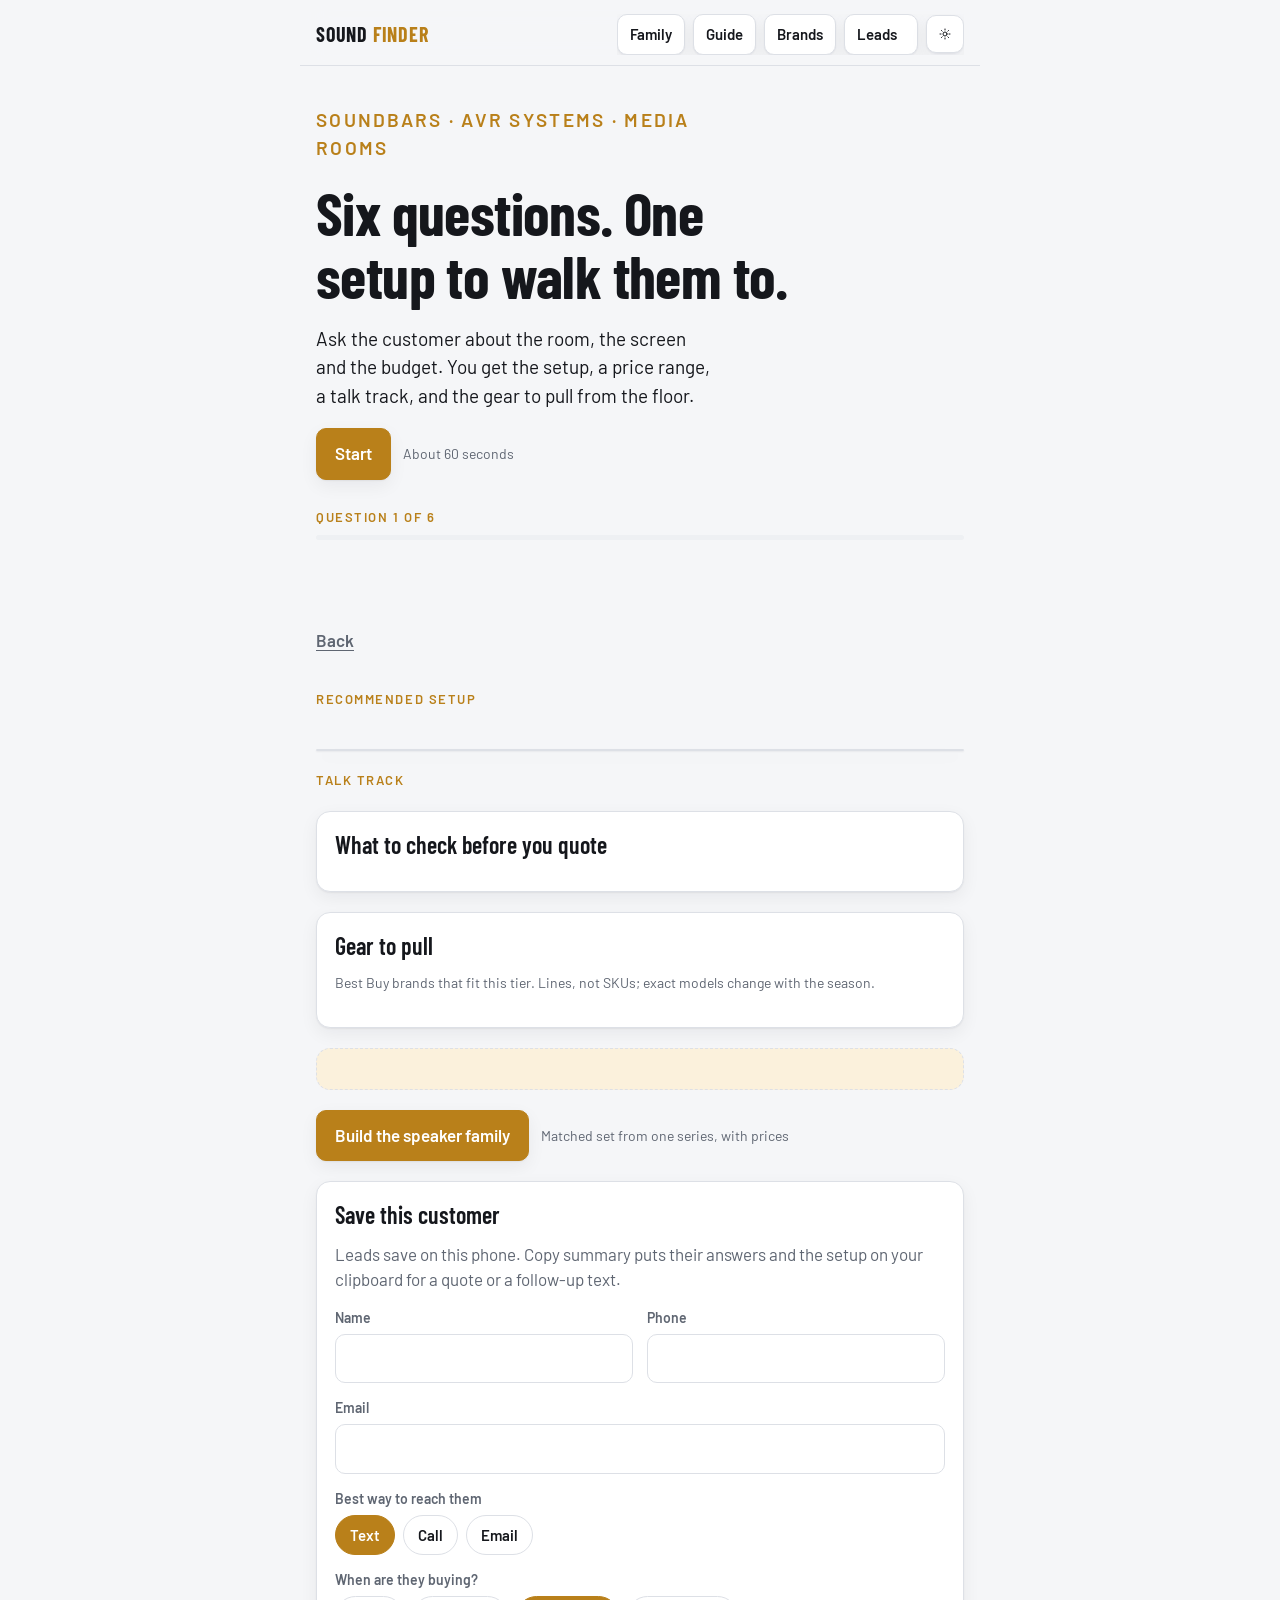
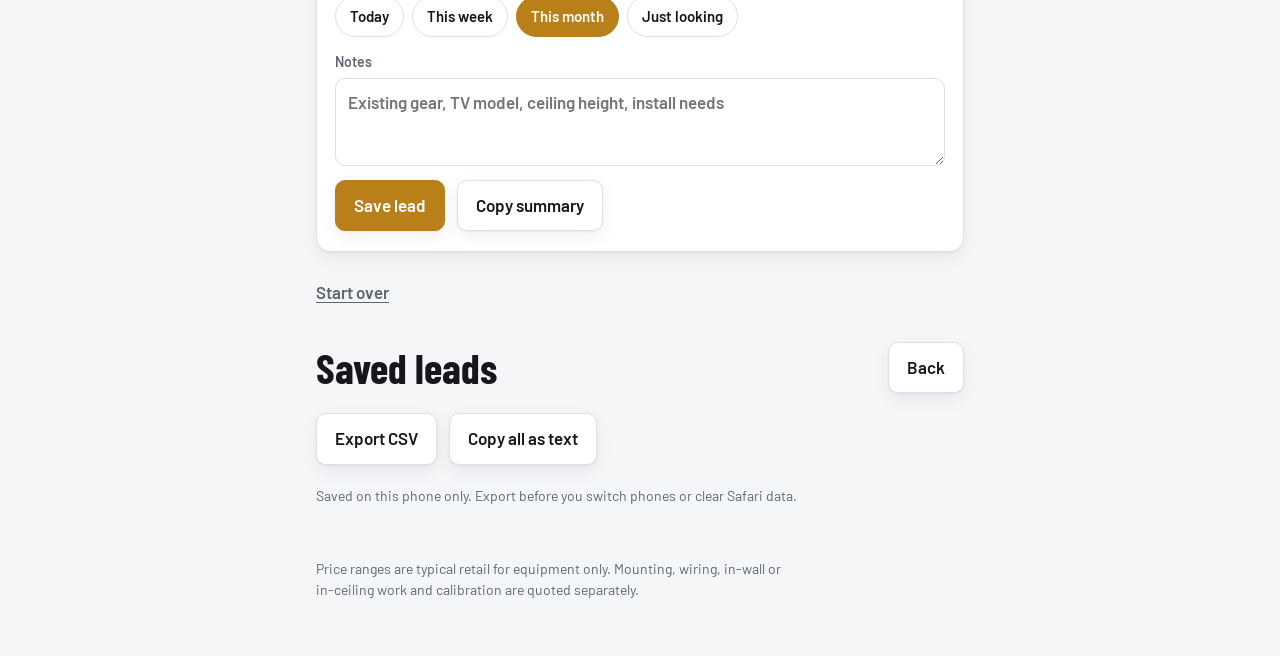
==== index.html @ ea9dcced "Keep only what Best Buy itself sells and ships Sheets: every marketplace, discontinued and not-carri" ====
<!doctype html>
<html lang="en">
<head>
<meta charset="utf-8">
<meta name="viewport" content="width=device-width, initial-scale=1, viewport-fit=cover">
<title>Sound Finder</title>
<meta name="description" content="Six questions with the customer. One media room setup, a price range, a talk track, and the gear to pull.">
<meta name="theme-color" content="#15171c" media="(prefers-color-scheme: dark)">
<meta name="theme-color" content="#f1f2f4" media="(prefers-color-scheme: light)">
<meta name="apple-mobile-web-app-capable" content="yes">
<meta name="mobile-web-app-capable" content="yes">
<meta name="apple-mobile-web-app-status-bar-style" content="black-translucent">
<meta name="apple-mobile-web-app-title" content="Sound Finder">
<link rel="manifest" href="manifest.webmanifest">
<link rel="apple-touch-icon" href="apple-touch-icon.png">
<link rel="icon" href="icon-192.png" type="image/png">
<link rel="preconnect" href="https://fonts.googleapis.com">
<link rel="preconnect" href="https://fonts.gstatic.com" crossorigin>
<link rel="stylesheet" href="https://fonts.googleapis.com/css2?family=Barlow+Condensed:wght@600;700&family=Barlow:wght@400;500;600&display=swap">
<link rel="stylesheet" href="app.css">
<script src="theme.js"></script>
</head>
<body>
<div class="wrap">
  <header class="top">
    <button class="brand" id="brandLink" type="button">Sound <b>Finder</b></button>
    <div class="row">
      <a class="btn" href="family.html">Family</a>
      <a class="btn" href="series.html">Guide</a>
      <a class="btn" href="brands.html">Brands</a>
      <button class="btn" id="leadsBtn" type="button">Leads <span id="leadCount" class="muted small"></span></button>
    </div>
  </header>

  <section id="intro" class="hero reveal">
    <p class="eyebrow">Soundbars · AVR systems · Media rooms</p>
    <h1>Six questions. One setup to walk them to.</h1>
    <p>Ask the customer about the room, the screen and the budget. You get the setup, a price range, a talk track, and the gear to pull from the floor.</p>
    <div class="row">
      <button class="btn primary" id="startBtn" type="button">Start</button>
      <span class="muted small">About 60 seconds</span>
    </div>
  </section>

  <section id="quiz" hidden>
    <div class="progress">
      <span class="eyebrow" id="progressLabel">Question 1 of 6</span>
      <div class="bar"><i id="progressFill"></i></div>
    </div>
    <h2 id="qText"></h2>
    <p class="muted" id="qHint"></p>
    <ul class="opts" id="qOpts"></ul>
    <div class="row"><button class="btn link" id="backBtn" type="button">Back</button></div>
  </section>

  <section id="result" class="reveal" hidden>
    <p class="eyebrow">Recommended setup</p>
    <h2 id="rHead"></h2>
    <div class="spec" id="rSpec"></div>
    <div>
      <p class="eyebrow">Talk track</p>
      <p id="rWhy"></p>
    </div>

    <div class="card">
      <h3>What to check before you quote</h3>
      <ul class="checks" id="rChecks"></ul>
    </div>

    <div class="card">
      <h3>Gear to pull</h3>
      <p class="muted small">Best Buy brands that fit this tier. Lines, not SKUs; exact models change with the season.</p>
      <div class="gear" id="rGear"></div>
    </div>

    <div class="card alt" id="rAlt"></div>

    <div class="row">
      <a class="btn primary" id="familyLink" href="family.html">Build the speaker family</a>
      <span class="muted small">Matched set from one series, with prices</span>
    </div>

    <div class="card">
      <h3>Save this customer</h3>
      <p class="muted">Leads save on this phone. Copy summary puts their answers and the setup on your clipboard for a quote or a follow-up text.</p>
      <form id="leadForm" class="form" novalidate>
        <div class="grid2">
          <label>Name <input id="leadName" name="name" autocomplete="off" required></label>
          <label>Phone <input id="leadPhone" name="phone" type="tel" autocomplete="off" inputmode="tel"></label>
        </div>
        <label>Email <input id="leadEmail" name="email" type="email" autocomplete="off" inputmode="email"></label>
        <div class="field" role="group" aria-labelledby="contactLbl">
          <span id="contactLbl">Best way to reach them</span>
          <div class="seg" id="contactSeg">
            <button type="button" data-v="Text" aria-pressed="true">Text</button>
            <button type="button" data-v="Call" aria-pressed="false">Call</button>
            <button type="button" data-v="Email" aria-pressed="false">Email</button>
          </div>
        </div>
        <div class="field" role="group" aria-labelledby="timeLbl">
          <span id="timeLbl">When are they buying?</span>
          <div class="seg" id="timeSeg">
            <button type="button" data-v="Today" aria-pressed="false">Today</button>
            <button type="button" data-v="This week" aria-pressed="false">This week</button>
            <button type="button" data-v="This month" aria-pressed="true">This month</button>
            <button type="button" data-v="Just looking" aria-pressed="false">Just looking</button>
          </div>
        </div>
        <label>Notes <textarea id="leadNotes" name="notes" placeholder="Existing gear, TV model, ceiling height, install needs"></textarea></label>
        <div class="row">
          <button class="btn primary" type="submit" id="saveBtn">Save lead</button>
          <button class="btn" type="button" id="copyBtn">Copy summary</button>
        </div>
        <p class="small" id="leadErr" style="color:var(--accent)" hidden></p>
      </form>
    </div>

    <div class="row"><button class="btn link" id="restartBtn" type="button">Start over</button></div>
  </section>

  <section id="leads" hidden>
    <div class="row" style="justify-content:space-between">
      <h2>Saved leads</h2>
      <button class="btn" id="leadsBack" type="button">Back</button>
    </div>
    <div class="row">
      <button class="btn" id="exportBtn" type="button">Export CSV</button>
      <button class="btn" id="copyAllBtn" type="button">Copy all as text</button>
    </div>
    <p class="muted small">Saved on this phone only. Export before you switch phones or clear Safari data.</p>
    <div id="leadsList" style="display:flex;flex-direction:column;gap:12px"></div>
  </section>

  <footer>Price ranges are typical retail for equipment only. Mounting, wiring, in-wall or in-ceiling work and calibration are quoted separately.</footer>
</div>
<textarea class="offscreen" id="clip" aria-hidden="true" tabindex="-1"></textarea>
<div class="toast" id="toast" role="status" aria-live="polite"></div>

<script>
(function () {
  const Q = [
    { key: "room", q: "What kind of room is it?", hint: "Open rooms and closed rooms need different things.", opts: [
      ["small", "Bedroom or small den", "Under about 150 sq ft"],
      ["dedicated", "Dedicated media room", "A closed room, roughly 150 to 350 sq ft"],
      ["open", "Open-concept living area", "Opens into a kitchen or dining space"] ] },
    { key: "tv", q: "How big is the screen?", hint: "Bar width and bass need to scale with it.", opts: [
      ["t1", "55 to 65 in"], ["t2", "65 to 77 in"], ["t3", "83 in or larger, or a projector"] ] },
    { key: "seats", q: "How many people usually watch?", hint: "More seats means more of the room needs clear dialog.", opts: [
      ["s1", "1 or 2"], ["s3", "3 to 5"], ["s6", "6 or more"] ] },
    { key: "use", q: "What gets watched the most?", hint: "", opts: [
      ["movies", "Movies and gaming"], ["sports", "Sports and everyday TV"], ["music", "Music"] ] },
    { key: "wiring", q: "How do they feel about wires?", hint: "This one decides more than anything else.", opts: [
      ["nowires", "No wires, keep it clean", "One bar under the TV and a sub in the corner"],
      ["some", "A few runs are fine", "Rear or height speakers with cables tucked away"],
      ["install", "Open to in-wall and in-ceiling", "A built-in look, done by an installer"] ] },
    { key: "budget", q: "What is the budget for sound?", hint: "Equipment only. Mounting, wiring and install are separate.", opts: [
      ["b1", "Under $1,000"], ["b2", "$1,000 to 2,500"], ["b3", "$2,500 to 6,000"], ["b4", "$6,000 and up"] ] },
  ];
  const LABEL = {};
  Q.forEach(function (q) { q.opts.forEach(function (o) { LABEL[q.key + ":" + o[0]] = o[1]; }); });

  const TIERS = {
    "bar-entry": { approach: "Soundbar", install: "Plug in", range: "$400 to 900",
      head: "A soundbar with a real subwoofer",
      gear: [["Bar + sub", "Samsung Q-series bar with sub, Sony Bravia Theater Bar 6 or 8 with sub, Polk MagniFi or Signa with sub, JBL Bar 500-class, or Sonos Beam with Sub Mini"],
             ["Add later", "Wireless rears from the same system: Samsung, Sony, JBL, or a pair of Sonos Era 100"]] },
    "bar-flagship": { approach: "Soundbar", install: "Plug in", range: "$1,000 to 2,200",
      head: "A flagship soundbar system with rears",
      gear: [["Bar", "Samsung Q990-series, Sony Bravia Theater Bar 9, Sonos Arc Ultra, JBL Bar 1300-class, or Klipsch Flexus Core 300"],
             ["Sub", "Samsung and Sony include theirs; Sonos Sub; Klipsch Flexus Sub"],
             ["Rears", "Wireless rears from the same system; Sonos Era 300 pair if they want Atmos from the back row"]] },
    "avr-core": { approach: "AVR + speakers", install: "Light", range: "$1,200 to 2,500",
      head: "An AVR with real speakers",
      gear: [["Receiver", "Denon AVR-S or X1800-class, Yamaha RX-V, Onkyo TX-NR, or Sony STR-AN 7-channel"],
             ["Fronts + center", "Klipsch Reference or Reference Premiere bookshelves, Polk Signature Elite or Reserve, JBL Stage 2, KEF Q, or DALI Oberon, with the matching center"],
             ["Sub", "One 10 to 12 in powered sub: Klipsch R-series, Polk, or SVS SB-1000 / PB-1000"],
             ["Heights", "Klipsch or Polk Atmos modules on the fronts, or a pair of in-ceilings: Sonance MAG6R or Yamaha NS-IC600 (about $150 a pair) are the value picks, Klipsch CDT-5650-C II ($169.99 each) or Polk 70-RT ($199 each) the step up"]] },
    "avr-performance": { approach: "AVR + speakers", install: "Pro", range: "$2,500 to 6,000",
      head: "A full AVR theater",
      gear: [["Receiver", "Denon X3800-class, Marantz Cinema 50 or 60, Yamaha RX-A, or Onkyo TX-RZ 9-channel with room correction"],
             ["Fronts + center", "Klipsch Reference Premiere, MartinLogan Motion, KEF Q or R, Polk Reserve, or DALI Oberon towers, with the matching center"],
             ["Subs", "Two subs for even bass across the seats: SVS 1000 or 2000-class, MartinLogan Dynamo, or REL T-series"],
             ["Surround + heights", "In-wall surrounds and in-ceiling heights from the same brand as the fronts: Klipsch R-5502-W II and CDT ceilings, Polk Vanishing, MartinLogan Motion CI, Definitive Dymension CI, KEF Ci, or Sonance Visual Performance; or matching bookshelves on Sanus stands"]] },
    "avr-reference": { approach: "AVR + speakers", install: "Pro", range: "$6,000 to 12,000+",
      head: "A reference-grade theater",
      gear: [["Receiver", "Marantz Cinema 40, Denon X4800 to X6800-class, or Yamaha RX-A8A; add a separate power amp for the fronts if the room is large"],
             ["Fronts + center", "MartinLogan Motion XT or ESL hybrids, KEF R series, Bowers & Wilkins 700 series, or DALI Opticon or Rubikore, with the matching center"],
             ["Subs", "Two SVS 3000-class, REL S-series, or MartinLogan BalancedForce, placed and calibrated for the room"],
             ["Surround + heights", "In-ceiling heights and in-wall surrounds from the same brand: MartinLogan Motion XT CI, KEF Ci THX, or Bowers & Wilkins CI700 S2, plus a few acoustic panels at the first reflection points"]] },
  };

  function recommend(a) {
    const b = ["b1", "b2", "b3", "b4"].indexOf(a.budget);
    let score = 0;
    score += a.wiring === "install" ? 2 : a.wiring === "some" ? 1 : -2;
    if (a.room === "open" || a.room === "dedicated") score += 1;
    if (a.seats === "s6") score += 1;
    if (a.use === "music") score += 1;
    if (a.tv === "t3") score += 1;
    score += b - 1;
    const path = b === 0 ? "bar" : (score >= 2 ? "avr" : "bar");
    const subs = (a.room === "open" || a.seats === "s6" || a.tv === "t3") ? 2 : 1;
    let tier, config;
    if (path === "bar") {
      tier = b === 0 ? "bar-entry" : "bar-flagship";
      config = tier === "bar-entry" ? (a.room === "small" ? "3.1" : "5.1") : "7.1.4";
    } else {
      tier = b === 1 ? "avr-core" : b === 2 ? "avr-performance" : "avr-reference";
      const wide = (a.seats === "s6" || a.room === "open" || a.tv === "t3");
      config = tier === "avr-core" ? "5." + subs + ".2" : (tier === "avr-reference" || wide) ? "7." + subs + ".4" : "5." + subs + ".4";
    }
    const altTier = path === "bar" ? (b <= 1 ? "avr-core" : b === 2 ? "avr-performance" : "avr-reference") : "bar-flagship";
    return { path: path, tier: tier, config: config, subs: subs, altTier: altTier, b: b };
  }

  function whyText(a, r) {
    const s = [];
    if (r.path === "bar") {
      s.push(a.wiring === "nowires"
        ? "You want a clean install with nothing running across the room, and today's flagship bars get surprisingly close to a component system."
        : "At this budget a bar and subwoofer gets you the most sound per dollar, and you can add rears later.");
      if (a.room === "open") s.push("Open rooms swallow bass and dialog, so the subwoofer is the piece that matters most here.");
      if (a.seats === "s6") s.push("With six or more seats, wireless rears are what carry the sound to the back row.");
      if (a.use === "music") s.push("For music, pick a bar from a brand with a strong multi-room app so it doubles as your everyday system.");
      if (r.b >= 2) s.push("Your budget would also cover a proper receiver and speakers; it's worth hearing both before you decide.");
    } else {
      s.push(a.wiring === "install"
        ? "You're open to in-wall and in-ceiling speakers, which is where a receiver-based system looks as clean as a bar and sounds like a theater."
        : "You're fine with a few cable runs, and that opens up a real speaker system you can upgrade one piece at a time.");
      if (a.room === "open") s.push("Open-concept rooms need two subwoofers and a wide center channel; that's the difference between hearing dialog at the island and not.");
      if (a.room === "dedicated") s.push("A closed media room is the easiest room to make sound great, so the money goes into speakers rather than fighting the space.");
      if (a.seats === "s6") s.push("Six or more seats means a 7-channel layout so side and rear surrounds reach every row.");
      if (a.use === "music") s.push("Music-first listening rewards a great front pair more than extra surround channels, so the plan weights the towers.");
      if (a.use === "movies") s.push("For movies and gaming, four height channels and a receiver with HDMI 2.1 make the biggest difference.");
      if (a.tv === "t3") s.push("A screen that size needs speakers with real scale behind it; small satellites will sound thin against the picture.");
    }
    return s.join(" ");
  }

  function checks(a, r) {
    const c = [];
    if (r.path === "bar") {
      c.push("A separate wireless subwoofer in the box, not a bar on its own");
      c.push("Dolby Atmos with up-firing drivers if the ceiling is flat and under 12 ft");
      c.push("eARC on the TV so the bar gets full-quality audio from apps and consoles");
      if (a.use === "movies") c.push("HDMI passthrough with 4K at 120 Hz if a current game console is in the mix");
      if (a.seats !== "s1" || a.room === "open") c.push("Wireless rears available for that system; the bar alone will not reach the back row");
      c.push("Bar width close to the TV width; a 65 in TV and a 48 in bar look right together");
    } else {
      c.push("At least 7 amplified channels so they can add heights; 5.1.2 is the floor for Atmos");
      c.push("Room correction built in (Audyssey, Dirac Live or YPAO); it matters more than any single speaker upgrade");
      c.push("A center channel from the same series as the fronts so voices match from every seat");
      if (a.use === "movies") c.push("HDMI 2.1 inputs with 4K at 120 Hz and VRR for a console");
      if (r.subs === 2) c.push("Two subwoofers; a second sub evens out bass across the seats more than one bigger sub");
      if (a.wiring === "install") c.push("In-ceiling heights and in-wall surrounds that disappear into the room");
      if (a.use === "music") c.push("Spend the biggest share on the front pair; a 2.1 that sounds great for music grows into a theater later");
    }
    return c;
  }

  function altText(a, r) {
    const t = TIERS[r.altTier];
    if (r.path === "bar") {
      return { title: "If a couple of cable runs are OK: " + t.head.toLowerCase(),
        body: t.approach + ", about " + t.range + ". They trade the plug-and-play install for clearer dialog, deeper bass, and upgrades one piece at a time instead of replacing the whole bar." };
    }
    return { title: "If they want zero wires: a flagship soundbar system",
      body: "About " + t.range + " for the bar, sub and rears. It covers most of what a system does, but dialog clarity and bass in a room like theirs will not match separate speakers, and it cannot be upgraded piece by piece." };
  }

  // ---------- state ----------
  let state = { step: 0, answers: {}, contact: "Text", timeframe: "This month" };
  let rec = null;
  const $ = function (id) { return document.getElementById(id); };
  const sections = ["intro", "quiz", "result", "leads"];
  function show(id) { sections.forEach(function (s) { $(s).hidden = s !== id; }); window.scrollTo({ top: 0 }); }
  function persist() { try { localStorage.setItem("sf-state", JSON.stringify(state)); } catch (e) {} }
  function toast(msg) {
    const t = $("toast"); t.textContent = msg; t.classList.add("show");
    clearTimeout(toast.h); toast.h = setTimeout(function () { t.classList.remove("show"); }, 2200);
  }
  function esc(s) { return String(s == null ? "" : s).replace(/[&<>"']/g, function (ch) { return { "&": "&amp;", "<": "&lt;", ">": "&gt;", '"': "&quot;", "'": "&#39;" }[ch]; }); }

  // ---------- leads (on-device) ----------
  function loadLeads() { try { const v = JSON.parse(localStorage.getItem("sf-leads") || "[]"); return Array.isArray(v) ? v : []; } catch (e) { return []; } }
  function storeLeads(list) { try { localStorage.setItem("sf-leads", JSON.stringify(list)); return true; } catch (e) { return false; } }
  function updateCount() { const n = loadLeads().length; $("leadCount").textContent = n ? "(" + n + ")" : ""; }

  // ---------- quiz ----------
  function renderQuestion() {
    const i = state.step;
    const q = Q[i];
    $("progressLabel").textContent = "Question " + (i + 1) + " of " + Q.length;
    $("progressFill").style.width = (i / Q.length * 100) + "%";
    $("qText").textContent = q.q;
    $("qHint").textContent = q.hint || "";
    $("qHint").hidden = !q.hint;
    const ul = $("qOpts"); ul.innerHTML = "";
    q.opts.forEach(function (o) {
      const li = document.createElement("li");
      const btn = document.createElement("button");
      btn.type = "button"; btn.className = "opt";
      btn.innerHTML = "<b>" + esc(o[1]) + "</b>" + (o[2] ? "<span>" + esc(o[2]) + "</span>" : "");
      btn.addEventListener("click", function () { choose(q.key, o[0]); });
      li.appendChild(btn); ul.appendChild(li);
    });
    $("backBtn").textContent = i === 0 ? "Back to start" : "Back";
    show("quiz");
  }

  function choose(key, val) {
    state.answers[key] = val;
    state.step += 1;
    persist();
    if (state.step >= Q.length) renderResult(); else renderQuestion();
  }

  function renderResult() {
    const a = state.answers;
    rec = recommend(a);
    const t = TIERS[rec.tier];
    $("rHead").textContent = t.head + (rec.path === "avr" ? ", " + rec.config : "");
    $("rSpec").innerHTML =
      "<div><small>Setup</small><strong>" + esc(rec.config) + "</strong></div>" +
      "<div><small>Est. gear</small><strong>" + esc(t.range) + "</strong></div>" +
      "<div><small>Approach</small><strong>" + esc(t.approach) + "</strong></div>" +
      "<div><small>Install</small><strong>" + esc(t.install) + "</strong></div>";
    $("rWhy").textContent = whyText(a, rec);
    $("rChecks").innerHTML = checks(a, rec).map(function (c) { return "<li>" + esc(c) + "</li>"; }).join("");
    $("rGear").innerHTML = t.gear.map(function (g) { return "<div><small>" + esc(g[0]) + "</small><span>" + esc(g[1]) + "</span></div>"; }).join("");
    const alt = altText(a, rec);
    $("rAlt").innerHTML = "<p class='eyebrow'>The other way to go</p><h3>" + esc(alt.title) + "</h3><p>" + esc(alt.body) + "</p>";
    const famTier = rec.b <= 1 ? "value" : rec.b === 2 ? "mid" : "premium";
    const famCfg = rec.path === "avr" ? rec.config : (rec.b <= 1 ? "5.1.2" : "5." + rec.subs + ".4");
    const famFronts = (a.tv === "t3" || rec.b >= 2) ? "tower" : "bookshelf";
    $("familyLink").href = "family.html?cfg=" + famCfg + "&tier=" + famTier + "&fronts=" + famFronts;
    $("leadErr").hidden = true;
    show("result");
  }

  function summaryLines(answers) {
    return Q.map(function (q) { return q.q.replace(/\?$/, "") + ": " + (answers[q.key] || ""); });
  }
  function labelAnswers(a) { const o = {}; Q.forEach(function (q) { o[q.key] = LABEL[q.key + ":" + a[q.key]] || ""; }); return o; }

  function leadText(lead) {
    const lines = [];
    lines.push(lead.name || "Customer");
    const reach = [];
    if (lead.phone) reach.push(lead.phone);
    if (lead.email) reach.push(lead.email);
    lines.push("Reach by: " + lead.contact + (reach.length ? " (" + reach.join(", ") + ")" : ""));
    lines.push("Buying: " + lead.timeframe);
    lines.push("Setup: " + lead.rec.headline + " (" + lead.rec.config + "), est. " + lead.rec.range);
    lines.push(summaryLines(lead.answers).join("\n"));
    if (lead.notes) lines.push("Notes: " + lead.notes);
    return lines.join("\n");
  }

  function readLead() {
    const t = TIERS[rec.tier];
    return {
      name: $("leadName").value.trim(),
      phone: $("leadPhone").value.trim(),
      email: $("leadEmail").value.trim(),
      contact: state.contact,
      timeframe: state.timeframe,
      notes: $("leadNotes").value.trim(),
      answers: labelAnswers(state.answers),
      rec: { headline: t.head, config: rec.config, range: t.range, approach: t.approach },
      createdAt: new Date().toISOString(),
    };
  }

  function copyText(text, okMsg) {
    const done = function () { toast(okMsg || "Copied"); };
    const fallback = function () {
      const ta = $("clip"); ta.value = text; ta.classList.remove("offscreen"); ta.focus(); ta.select();
      try { document.execCommand("copy"); done(); } catch (e) { toast("Select the text and copy"); }
      setTimeout(function () { ta.classList.add("offscreen"); }, 50);
    };
    if (navigator.clipboard && navigator.clipboard.writeText) {
      navigator.clipboard.writeText(text).then(done, fallback);
    } else { fallback(); }
  }

  function segInit(id, key) {
    const seg = $(id);
    Array.prototype.forEach.call(seg.querySelectorAll("button"), function (b) {
      b.setAttribute("aria-pressed", String(b.dataset.v === state[key]));
      b.addEventListener("click", function () {
        state[key] = b.dataset.v;
        Array.prototype.forEach.call(seg.querySelectorAll("button"), function (x) { x.setAttribute("aria-pressed", String(x === b)); });
        persist();
      });
    });
  }

  $("leadForm").addEventListener("submit", function (e) {
    e.preventDefault();
    const lead = readLead();
    const err = $("leadErr");
    if (!lead.name) { err.textContent = "Add the customer's name."; err.hidden = false; $("leadName").focus(); return; }
    err.hidden = true;
    const list = loadLeads();
    lead.id = Date.now().toString(36) + Math.random().toString(36).slice(2, 6);
    list.unshift(lead);
    if (storeLeads(list)) {
      toast("Lead saved");
      $("leadName").value = ""; $("leadPhone").value = ""; $("leadEmail").value = ""; $("leadNotes").value = "";
      updateCount();
    } else {
      err.textContent = "Could not save on this phone (storage is off or full). Copy the summary instead."; err.hidden = false;
    }
  });

  $("copyBtn").addEventListener("click", function () { copyText(leadText(readLead()), "Summary copied"); });

  // ---------- leads page ----------
  function renderLeads() {
    const list = loadLeads();
    const el = $("leadsList");
    if (!list.length) {
      el.innerHTML = "<div class='card'><p>No saved leads yet.</p><p class='muted'>Run a customer through the finder and tap Save lead.</p></div>";
      return;
    }
    el.innerHTML = list.map(function (x) {
      const when = x.createdAt ? new Date(x.createdAt).toLocaleDateString(undefined, { month: "short", day: "numeric", year: "numeric" }) : "";
      const ans = x.answers ? Object.keys(x.answers).map(function (k) { return x.answers[k]; }).filter(Boolean).join(" · ") : "";
      const r = x.rec || {};
      return "<div class='card lead' data-id='" + esc(x.id) + "'>" +
        "<div class='row' style='justify-content:space-between'><span class='name'>" + esc(x.name) + "</span><span class='muted small'>" + esc(when) + "</span></div>" +
        "<div class='row'><span class='chip'>" + esc(x.timeframe || "") + "</span><span class='muted small'>Prefers " + esc((x.contact || "").toLowerCase()) + "</span></div>" +
        (x.phone ? "<p class='sel'>" + esc(x.phone) + "</p>" : "") +
        (x.email ? "<p class='sel'>" + esc(x.email) + "</p>" : "") +
        "<p><b>" + esc(r.headline || "") + (r.config ? " (" + esc(r.config) + ")" : "") + "</b> · " + esc(r.range || "") + "</p>" +
        "<p class='muted small'>" + esc(ans) + "</p>" +
        (x.notes ? "<p>" + esc(x.notes) + "</p>" : "") +
        "<div class='row'><button class='btn link copy1' type='button'>Copy</button><button class='btn link del' type='button'>Delete</button></div>" +
        "</div>";
    }).join("");
  }

  $("leadsList").addEventListener("click", function (e) {
    const btn = e.target.closest("button");
    if (!btn) return;
    const card = btn.closest(".lead");
    const list = loadLeads();
    const lead = list.find(function (x) { return x.id === card.dataset.id; });
    if (!lead) return;
    if (btn.classList.contains("copy1")) { copyText(leadText(lead)); return; }
    if (btn.classList.contains("del")) {
      if (btn.dataset.armed !== "1") { btn.dataset.armed = "1"; btn.textContent = "Tap again to delete"; setTimeout(function () { btn.dataset.armed = ""; btn.textContent = "Delete"; }, 3000); return; }
      storeLeads(list.filter(function (x) { return x.id !== lead.id; }));
      updateCount(); renderLeads(); toast("Deleted");
    }
  });

  function csvCell(v) { v = String(v == null ? "" : v); return /[",\n]/.test(v) ? '"' + v.replace(/"/g, '""') + '"' : v; }
  $("exportBtn").addEventListener("click", function () {
    const list = loadLeads();
    if (!list.length) { toast("Nothing to export yet"); return; }
    const head = ["Saved", "Name", "Phone", "Email", "Reach by", "Buying", "Setup", "Config", "Est. gear"].concat(Q.map(function (q) { return q.q.replace(/\?$/, ""); })).concat(["Notes"]);
    const rows = list.map(function (x) {
      const r = x.rec || {};
      return [x.createdAt, x.name, x.phone, x.email, x.contact, x.timeframe, r.headline, r.config, r.range]
        .concat(Q.map(function (q) { return x.answers ? x.answers[q.key] : ""; })).concat([x.notes]).map(csvCell).join(",");
    });
    const blob = new Blob([head.map(csvCell).join(",") + "\n" + rows.join("\n")], { type: "text/csv" });
    const url = URL.createObjectURL(blob);
    const a = document.createElement("a"); a.href = url; a.download = "sound-finder-leads.csv"; document.body.appendChild(a); a.click();
    setTimeout(function () { document.body.removeChild(a); URL.revokeObjectURL(url); }, 1000);
  });
  $("copyAllBtn").addEventListener("click", function () {
    const list = loadLeads();
    if (!list.length) { toast("Nothing to copy yet"); return; }
    copyText(list.map(leadText).join("\n\n---\n\n"), "All leads copied");
  });

  // ---------- navigation ----------
  $("startBtn").addEventListener("click", function () { state.step = 0; state.answers = {}; persist(); renderQuestion(); });
  $("backBtn").addEventListener("click", function () {
    if (state.step === 0) { show("intro"); return; }
    state.step -= 1; delete state.answers[Q[state.step].key]; persist(); renderQuestion();
  });
  $("restartBtn").addEventListener("click", function () { state.step = 0; state.answers = {}; persist(); show("intro"); });
  $("brandLink").addEventListener("click", function () { if (state.step >= Q.length) show("result"); else show("intro"); });
  $("leadsBtn").addEventListener("click", function () { renderLeads(); show("leads"); });
  $("leadsBack").addEventListener("click", function () { if (state.step >= Q.length) show("result"); else show("intro"); });
  segInit("contactSeg", "contact");
  segInit("timeSeg", "timeframe");

  (function start() {
    let saved = null;
    try { saved = JSON.parse(localStorage.getItem("sf-state") || "null"); } catch (e) {}
    if (saved && typeof saved === "object") {
      state.step = Number(saved.step) || 0;
      state.answers = saved.answers && typeof saved.answers === "object" ? saved.answers : {};
      if (saved.contact) state.contact = saved.contact;
      if (saved.timeframe) state.timeframe = saved.timeframe;
    }
    Array.prototype.forEach.call(document.querySelectorAll(".seg"), function (seg) {
      const key = seg.id === "contactSeg" ? "contact" : "timeframe";
      Array.prototype.forEach.call(seg.querySelectorAll("button"), function (b) { b.setAttribute("aria-pressed", String(b.dataset.v === state[key])); });
    });
    updateCount();
    const complete = Q.every(function (q) { return state.answers[q.key]; });
    if (complete && state.step >= Q.length) renderResult();
    else if (state.step > 0 && state.step < Q.length) renderQuestion();
    else show("intro");
  })();

  if ("serviceWorker" in navigator) {
    window.addEventListener("load", function () { navigator.serviceWorker.register("sw.js").catch(function () {}); });
  }
})();
</script>
</body>
</html>
---- app.css ----
/* Sound Finder: one centered column (max 680px). Light-first, a clean showroom-white ground with a single amber accent;
   dark theme on data-theme="dark" (toggle in the header, remembered per phone). Motion is short and consistent. */
:root {
  --bg: #f5f6f8;
  --surface: #ffffff;
  --surface-2: #eef0f3;
  --line: #dde0e6;
  --fg: #15171c;
  --muted: #5f6672;
  --accent: #b9801a;
  --accent-ink: #ffffff;
  --accent-soft: #fbf1dc;
  --good: #2f7d47;
  --shadow: 0 1px 2px rgba(21, 23, 28, .06), 0 6px 18px rgba(21, 23, 28, .06);
  --shadow-lift: 0 2px 4px rgba(21, 23, 28, .08), 0 12px 28px rgba(21, 23, 28, .10);
  --radius: 14px;
  --radius-sm: 10px;
  --ease: cubic-bezier(.2, .7, .2, 1);
  --t: 180ms;
  --font-display: "Barlow Condensed", "Arial Narrow", "Roboto Condensed", sans-serif;
  --font-body: "Barlow", "Helvetica Neue", Arial, sans-serif;
  color-scheme: light;
}
:root[data-theme="dark"] {
  --bg: #15171c; --surface: #1e2127; --surface-2: #272b33; --line: #353a44;
  --fg: #ebe9e3; --muted: #a1a5ae; --accent: #e3a84b; --accent-ink: #1a1306; --accent-soft: #332913; --good: #8cc49a;
  --shadow: 0 1px 2px rgba(0, 0, 0, .3), 0 6px 18px rgba(0, 0, 0, .25);
  --shadow-lift: 0 2px 4px rgba(0, 0, 0, .35), 0 12px 28px rgba(0, 0, 0, .35);
  color-scheme: dark;
}
* { box-sizing: border-box; }
html, body { margin: 0; }
html { padding-top: env(safe-area-inset-top, 0px); padding-bottom: env(safe-area-inset-bottom, 0px); background: var(--bg); scroll-behavior: smooth; }
body { background: var(--bg); color: var(--fg); font-family: var(--font-body); font-size: 17px; line-height: 1.5; -webkit-text-size-adjust: 100%; transition: background-color var(--t) var(--ease), color var(--t) var(--ease); }
body::before { content: ""; position: fixed; inset: 0 0 auto; height: env(safe-area-inset-top, 0px); z-index: 10; background: var(--bg); }
.wrap { max-width: 680px; margin: 0 auto; padding-left: max(16px, env(safe-area-inset-left, 0px)); padding-right: max(16px, env(safe-area-inset-right, 0px)); padding-block: 0 56px; }

/* header */
.top { position: sticky; top: env(safe-area-inset-top, 0px); z-index: 9; display: flex; align-items: center; justify-content: space-between; gap: 10px; padding-block: 14px 10px; margin-inline: calc(-1 * max(16px, env(safe-area-inset-left, 0px))) calc(-1 * max(16px, env(safe-area-inset-right, 0px))); padding-inline: max(16px, env(safe-area-inset-left, 0px)) max(16px, env(safe-area-inset-right, 0px)); background: color-mix(in srgb, var(--bg) 86%, transparent); -webkit-backdrop-filter: saturate(1.4) blur(14px); backdrop-filter: saturate(1.4) blur(14px); border-bottom: 1px solid var(--line); }
.top .row { gap: 8px; flex-wrap: nowrap; overflow-x: auto; scrollbar-width: none; -webkit-overflow-scrolling: touch; }
.top .row::-webkit-scrollbar { display: none; }
.top .btn { padding: 8px 12px; min-height: 38px; font-size: 15px; white-space: nowrap; }
.brand { font-family: var(--font-display); font-weight: 700; font-size: 20px; letter-spacing: .04em; text-transform: uppercase; text-decoration: none; color: var(--fg); background: none; border: none; padding: 0; cursor: pointer; white-space: nowrap; }
.brand b { color: var(--accent); font-weight: 700; }
.theme { width: 38px; height: 38px; padding: 0; display: inline-flex; align-items: center; justify-content: center; border-radius: 999px; flex: 0 0 auto; }
.theme svg { width: 18px; height: 18px; fill: none; stroke: currentColor; stroke-width: 2; stroke-linecap: round; stroke-linejoin: round; transition: transform var(--t) var(--ease); }
.theme:hover svg { transform: rotate(20deg); }
.theme .moon { display: none; }
:root[data-theme="dark"] .theme .moon { display: block; }
:root[data-theme="dark"] .theme .sun { display: none; }

/* type */
h1, h2, h3 { font-family: var(--font-display); line-height: 1.05; margin: 0; text-wrap: balance; }
h1 { font-size: clamp(40px, 9vw, 60px); font-weight: 700; letter-spacing: -.01em; }
h2 { font-size: clamp(30px, 7vw, 42px); font-weight: 700; }
h3 { font-size: 24px; font-weight: 600; }
p { margin: 0; }
.eyebrow { font-size: 13px; font-weight: 600; letter-spacing: .12em; text-transform: uppercase; color: var(--accent); }
.muted { color: var(--muted); }
.small { font-size: 14px; }
section { display: flex; flex-direction: column; gap: 20px; padding-block: 28px 0; }
.hero { gap: 18px; padding-block: 40px 0; }
.hero p { max-width: 36ch; font-size: 19px; }
a { color: var(--accent); }

/* controls */
.btn { font: inherit; font-weight: 600; border: 1px solid var(--line); background: var(--surface); color: var(--fg); border-radius: var(--radius-sm); padding: 12px 18px; cursor: pointer; min-height: 48px; text-decoration: none; display: inline-flex; align-items: center; gap: 8px; box-shadow: var(--shadow); transition: background-color var(--t) var(--ease), border-color var(--t) var(--ease), box-shadow var(--t) var(--ease), transform var(--t) var(--ease), color var(--t) var(--ease); }
.btn:hover { background: var(--surface-2); box-shadow: var(--shadow-lift); }
.btn:active { transform: translateY(1px) scale(.99); box-shadow: var(--shadow); }
.btn.primary { background: var(--accent); color: var(--accent-ink); border-color: var(--accent); }
.btn.primary:hover { filter: brightness(1.06); }
.btn.link { background: none; border: none; color: var(--muted); padding: 8px 0; min-height: 0; text-decoration: underline; text-underline-offset: 3px; box-shadow: none; }
.btn.link:hover { color: var(--fg); background: none; box-shadow: none; }
.btn:disabled { opacity: .6; cursor: default; }
.btn:focus-visible, .opt:focus-visible, input:focus-visible, textarea:focus-visible, button:focus-visible, a:focus-visible { outline: 2px solid var(--accent); outline-offset: 2px; }
.row { display: flex; flex-wrap: wrap; gap: 12px; align-items: center; }
.progress { display: flex; flex-direction: column; gap: 8px; }
.bar { height: 5px; background: var(--surface-2); border-radius: 3px; overflow: hidden; }
.bar i { display: block; height: 100%; width: 0; background: var(--accent); border-radius: 3px; transition: width .4s var(--ease); }
.opts { display: flex; flex-direction: column; gap: 10px; list-style: none; padding: 0; margin: 0; }
.opt { display: flex; flex-direction: column; gap: 2px; text-align: left; width: 100%; font: inherit; color: var(--fg); background: var(--surface); border: 1px solid var(--line); border-radius: var(--radius); padding: 14px 16px; cursor: pointer; min-height: 56px; box-shadow: var(--shadow); transition: border-color var(--t) var(--ease), box-shadow var(--t) var(--ease), transform var(--t) var(--ease), background-color var(--t) var(--ease); }
.opt:hover { border-color: var(--accent); box-shadow: var(--shadow-lift); transform: translateY(-1px); }
.opt:active { transform: translateY(0) scale(.995); }
.opt b { font-weight: 600; font-size: 18px; }
.opt span { color: var(--muted); font-size: 15px; }
.spec { display: grid; grid-template-columns: repeat(2, minmax(0, 1fr)); gap: 1px; background: var(--line); border: 1px solid var(--line); border-radius: var(--radius); overflow: hidden; box-shadow: var(--shadow); }
@media (min-width: 560px) { .spec { grid-template-columns: repeat(4, minmax(0, 1fr)); } }
.spec div { background: var(--surface); padding: 12px 14px; min-width: 0; }
.spec small { display: block; font-size: 12px; letter-spacing: .1em; text-transform: uppercase; color: var(--muted); margin-bottom: 4px; }
.spec strong { font-family: var(--font-display); font-size: 26px; font-weight: 700; font-variant-numeric: tabular-nums; line-height: 1; }
.card { background: var(--surface); border: 1px solid var(--line); border-radius: var(--radius); padding: 20px 18px; display: flex; flex-direction: column; gap: 14px; min-width: 0; box-shadow: var(--shadow); }
.card.alt { border-style: dashed; box-shadow: none; background: var(--accent-soft); }
ul.checks { list-style: none; margin: 0; padding: 0; display: flex; flex-direction: column; gap: 10px; }
ul.checks li { padding-left: 26px; position: relative; }
ul.checks li::before { content: ""; position: absolute; left: 0; top: .5em; width: 14px; height: 8px; border-left: 2px solid var(--accent); border-bottom: 2px solid var(--accent); transform: rotate(-45deg); }
.gear { display: grid; gap: 10px; }
.gear div { display: grid; grid-template-columns: 96px minmax(0, 1fr); gap: 10px; align-items: baseline; border-top: 1px solid var(--line); padding-top: 10px; }
.gear small { font-size: 12px; letter-spacing: .1em; text-transform: uppercase; color: var(--muted); }
.form { display: flex; flex-direction: column; gap: 14px; }
label, .field { display: flex; flex-direction: column; gap: 6px; font-size: 14px; font-weight: 600; color: var(--muted); }
input, textarea { font: inherit; font-size: 17px; color: var(--fg); background: var(--surface); border: 1px solid var(--line); border-radius: var(--radius-sm); padding: 11px 12px; width: 100%; min-width: 0; transition: border-color var(--t) var(--ease), box-shadow var(--t) var(--ease); }
input:focus, textarea:focus { border-color: var(--accent); box-shadow: 0 0 0 3px var(--accent-soft); outline: none; }
textarea { min-height: 88px; resize: vertical; }
.seg, .chips { display: flex; flex-wrap: wrap; gap: 8px; }
.seg button, .chips button { font: inherit; font-size: 15px; font-weight: 600; background: var(--surface); color: var(--fg); border: 1px solid var(--line); border-radius: 999px; padding: 8px 14px; cursor: pointer; min-height: 40px; transition: background-color var(--t) var(--ease), border-color var(--t) var(--ease), color var(--t) var(--ease), transform var(--t) var(--ease); }
.seg button:hover, .chips button:hover { border-color: var(--accent); }
.seg button:active, .chips button:active { transform: scale(.97); }
.seg button[aria-pressed="true"], .chips button[aria-pressed="true"] { background: var(--accent); color: var(--accent-ink); border-color: var(--accent); }
.chips button:disabled { opacity: .5; }
.grid2 { display: grid; grid-template-columns: 1fr; gap: 14px; }
@media (min-width: 520px) { .grid2 { grid-template-columns: 1fr 1fr; } }
.toast { position: fixed; left: 50%; bottom: calc(20px + env(safe-area-inset-bottom, 0px)); transform: translateX(-50%) translateY(8px); background: var(--fg); color: var(--bg); padding: 10px 16px; border-radius: 999px; font-weight: 600; font-size: 15px; opacity: 0; pointer-events: none; transition: opacity var(--t) var(--ease), transform var(--t) var(--ease); z-index: 20; max-width: calc(100vw - 32px); box-shadow: var(--shadow-lift); }
.toast.show { opacity: 1; transform: translateX(-50%) translateY(0); }
.lead { display: flex; flex-direction: column; gap: 6px; }
.lead .name { font-family: var(--font-display); font-size: 24px; font-weight: 700; }
.chip { display: inline-block; font-size: 12px; font-weight: 600; letter-spacing: .08em; text-transform: uppercase; color: var(--accent); background: var(--accent-soft); border: 1px solid transparent; border-radius: 999px; padding: 3px 10px; }
.chip.quiet { color: var(--muted); background: var(--surface-2); }
.sel { user-select: all; -webkit-user-select: all; }
.offscreen { position: absolute; left: -9999px; top: 0; width: 1px; height: 1px; opacity: 0; }
footer { padding-block: 32px 0; color: var(--muted); font-size: 14px; max-width: 60ch; }

/* family builder */
.series { display: grid; grid-template-columns: 1fr; gap: 8px; }
@media (min-width: 560px) { .series { grid-template-columns: 1fr 1fr; } }
.ser { display: grid; grid-template-columns: 52px minmax(0, 1fr); gap: 0 12px; align-items: start; text-align: left; font: inherit; color: var(--fg); background: var(--surface); border: 1px solid var(--line); border-radius: var(--radius-sm); padding: 12px 14px; cursor: pointer; min-height: 56px; box-shadow: var(--shadow); transition: border-color var(--t) var(--ease), box-shadow var(--t) var(--ease), transform var(--t) var(--ease); }
.ser:hover { border-color: var(--accent); box-shadow: var(--shadow-lift); transform: translateY(-1px); }
.ser[aria-pressed="true"] { border-color: var(--accent); box-shadow: inset 0 0 0 1px var(--accent), var(--shadow); background: var(--accent-soft); }
.ser .txt { display: flex; flex-direction: column; gap: 3px; min-width: 0; }
.ser b { font-weight: 600; font-size: 17px; }
.ser span { color: var(--muted); font-size: 14px; }
.ser .tier { color: var(--accent); font-size: 12px; letter-spacing: .1em; text-transform: uppercase; font-weight: 600; }
.ser .thumb { width: 52px; height: 66px; }
.ctl { display: flex; flex-direction: column; gap: 6px; }
.ctl > span { font-size: 14px; font-weight: 600; color: var(--muted); }
.lines { display: flex; flex-direction: column; }
.line { display: grid; grid-template-columns: 58px minmax(0, 1fr) auto; gap: 4px 12px; padding-block: 12px; border-top: 1px solid var(--line); align-items: start; }
.line:first-child { border-top: none; padding-top: 0; }
.line .thumb { width: 58px; height: 72px; grid-row: 1 / span 2; }
.line .role { font-size: 12px; letter-spacing: .1em; text-transform: uppercase; color: var(--muted); }
.line .model { font-weight: 600; font-size: 18px; }
.line .qty { color: var(--muted); font-size: 14px; }
.line .price { font-family: var(--font-display); font-size: 24px; font-weight: 700; font-variant-numeric: tabular-nums; text-align: right; white-space: nowrap; }
.line .find { grid-column: 2 / -1; font-size: 14px; }
.line a, .card a { color: var(--accent); text-decoration: underline; text-underline-offset: 3px; }
.total { display: flex; justify-content: space-between; align-items: baseline; gap: 12px; border-top: 2px solid var(--fg); padding-top: 12px; }
.total strong { font-family: var(--font-display); font-size: 34px; font-weight: 700; font-variant-numeric: tabular-nums; }
.row.between { justify-content: space-between; align-items: baseline; }
.sums { display: flex; flex-direction: column; }
.sums > div { display: flex; justify-content: space-between; align-items: baseline; gap: 12px; padding-block: 10px; border-top: 1px solid var(--line); }
.sums > div:first-child { border-top: none; padding-top: 0; }
.sums b { font-family: var(--font-display); font-size: 24px; font-weight: 700; font-variant-numeric: tabular-nums; white-space: nowrap; }
.sums .grand { border-top: 2px solid var(--fg); margin-top: 4px; padding-top: 12px; }
.sums .grand span { font-weight: 600; }
.sums .grand b { font-size: 38px; color: var(--accent); }

/* product thumbnails: drawn silhouette underneath, Best Buy photo on top when one loads */
.thumb { position: relative; display: inline-flex; align-items: center; justify-content: center; width: 56px; height: 70px; flex: 0 0 auto; border-radius: 10px; background: var(--surface-2); border: 1px solid var(--line); overflow: hidden; }
.thumb svg { width: 72%; height: 72%; fill: none; stroke: var(--muted); stroke-width: 2; stroke-linejoin: round; opacity: .75; }
.thumb svg .in { stroke-width: 1.4; opacity: .6; }
.thumb img { position: absolute; inset: 0; width: 100%; height: 100%; object-fit: contain; background: #fff; padding: 4px; }
.thumb.fb img { display: none; }
.sticky-bar { position: sticky; bottom: 0; background: color-mix(in srgb, var(--bg) 88%, transparent); -webkit-backdrop-filter: blur(12px); backdrop-filter: blur(12px); padding-block: 12px; border-top: 1px solid var(--line); display: flex; gap: 10px; flex-wrap: wrap; z-index: 5; }

/* quality scores (guide + builder) */
.scores { display: grid; grid-template-columns: 74px minmax(0, 1fr) 18px; gap: 4px 10px; align-items: center; font-size: 13px; }
.scores small { color: var(--muted); letter-spacing: .04em; }
.scores .track { height: 6px; background: var(--surface-2); border-radius: 3px; overflow: hidden; }
.scores .track i { display: block; height: 100%; background: var(--accent); border-radius: 3px; width: 0; transition: width .5s var(--ease); }
.scores .n { font-variant-numeric: tabular-nums; color: var(--muted); text-align: right; }
.dots { display: inline-flex; gap: 3px; vertical-align: middle; }
.dots i { width: 7px; height: 7px; border-radius: 50%; background: var(--surface-2); border: 1px solid var(--line); }
.dots i.on { background: var(--accent); border-color: var(--accent); }
.mini { display: grid; grid-template-columns: auto 1fr; gap: 2px 8px; font-size: 12px; color: var(--muted); margin-top: 4px; }
.tags { display: flex; flex-wrap: wrap; gap: 6px; }

/* reveal */
@media (prefers-reduced-motion: no-preference) {
  .reveal { animation: rise .35s var(--ease) both; }
  @keyframes rise { from { opacity: 0; transform: translateY(6px); } to { opacity: 1; transform: none; } }
}
@media (prefers-reduced-motion: reduce) { *, *::before, *::after { transition: none !important; animation: none !important; } html { scroll-behavior: auto; } }
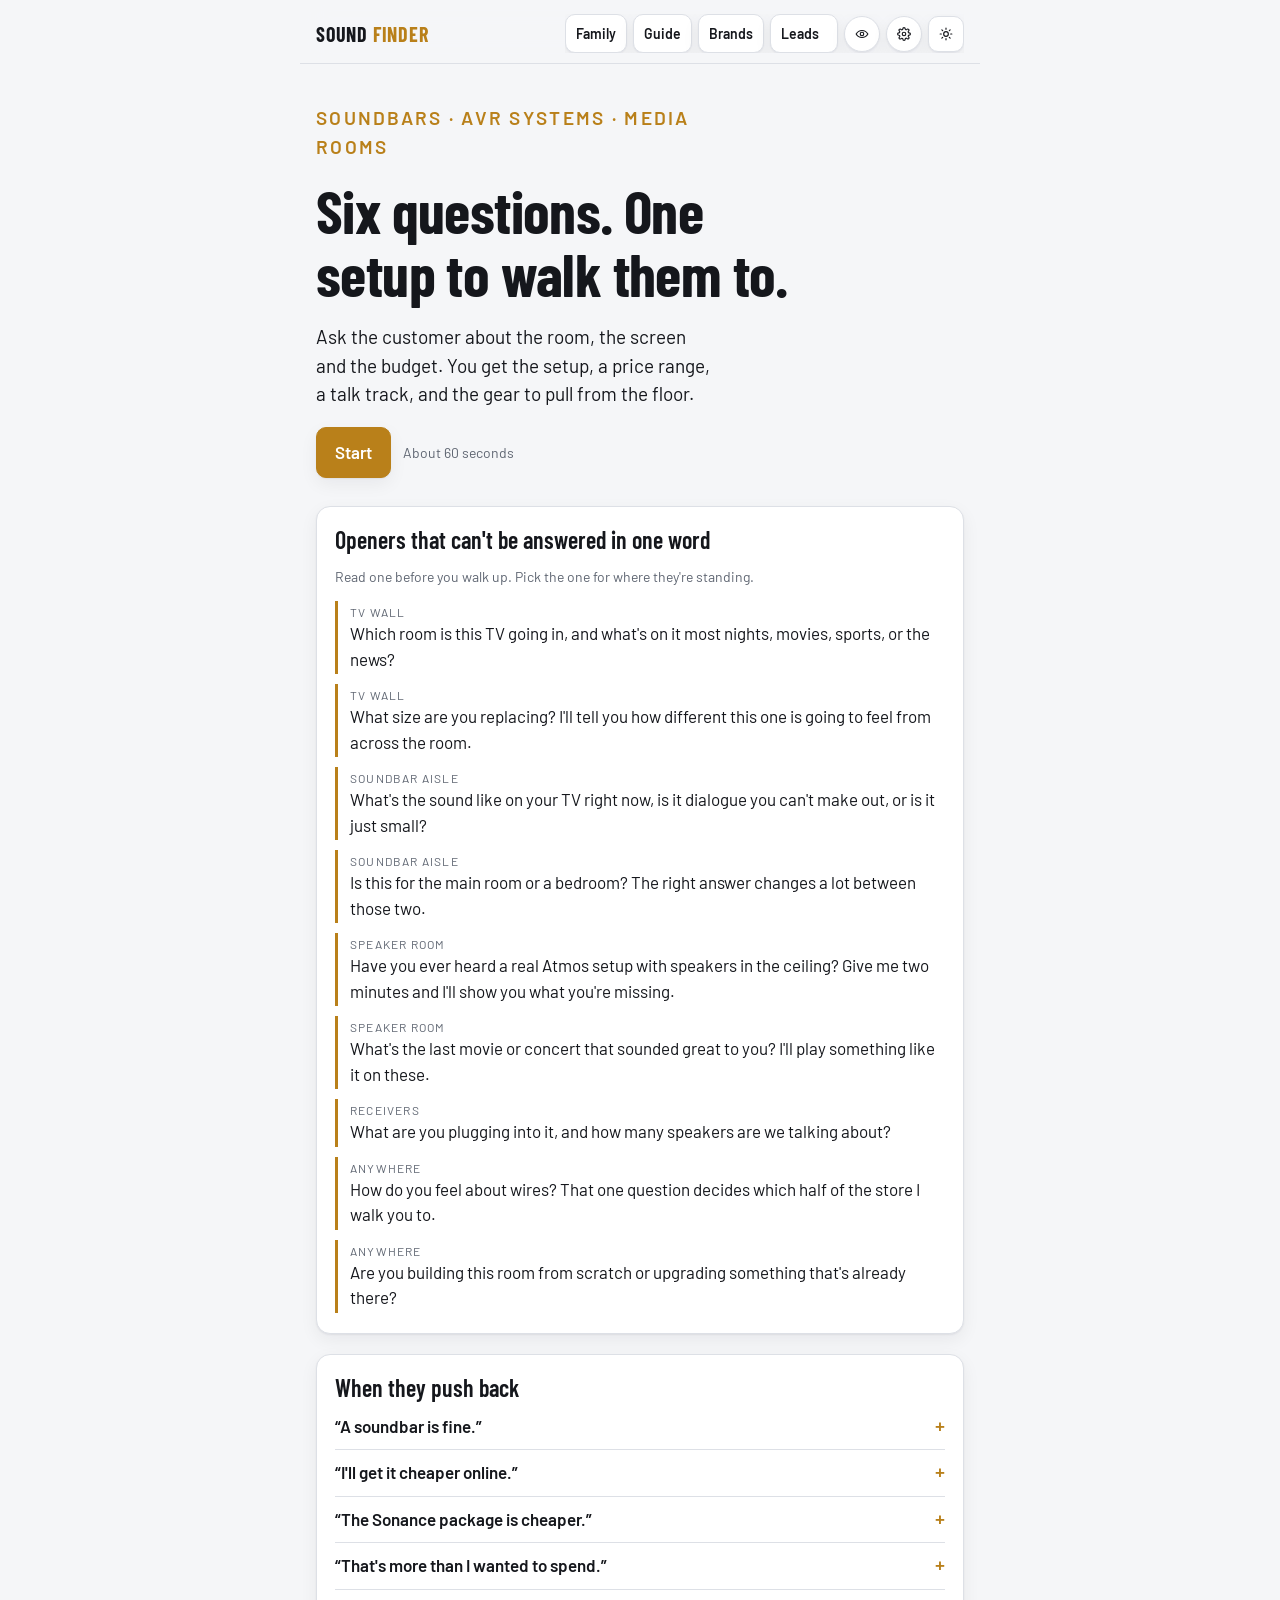
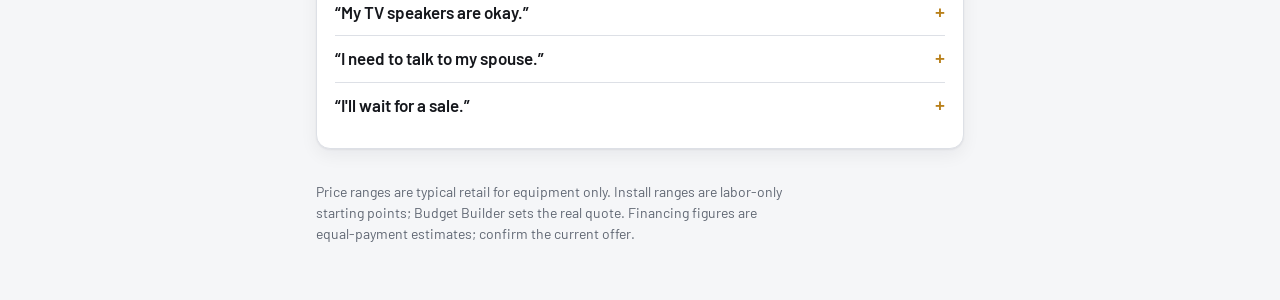
==== commit 205d7e50: "Add the floor-selling tools: financing, G/B/B, SOW, SKUs, amp check, leads, customer view Shared sal" ====
--- a/index.html
+++ b/index.html
@@ -19,6 +19,8 @@
 <link rel="stylesheet" href="https://fonts.googleapis.com/css2?family=Barlow+Condensed:wght@600;700&family=Barlow:wght@400;500;600&display=swap">
 <link rel="stylesheet" href="app.css">
 <script src="theme.js"></script>
+<script src="images.js"></script>
+<script src="sales.js"></script>
 </head>
 <body>
 <div class="wrap">
@@ -28,7 +30,7 @@
       <a class="btn" href="family.html">Family</a>
       <a class="btn" href="series.html">Guide</a>
       <a class="btn" href="brands.html">Brands</a>
-      <button class="btn" id="leadsBtn" type="button">Leads <span id="leadCount" class="muted small"></span></button>
+      <button class="btn coach" id="leadsBtn" type="button">Leads <span id="leadCount" class="muted small"></span></button>
     </div>
   </header>
 
@@ -42,6 +44,18 @@
     </div>
   </section>
 
+  <section id="introCoach" class="coach" hidden>
+    <div class="card">
+      <h3>Openers that can't be answered in one word</h3>
+      <p class="muted small">Read one before you walk up. Pick the one for where they're standing.</p>
+      <div class="openers" id="openers"></div>
+    </div>
+    <div class="card">
+      <h3>When they push back</h3>
+      <div id="objectionsIntro"></div>
+    </div>
+  </section>
+
   <section id="quiz" hidden>
     <div class="progress">
       <span class="eyebrow" id="progressLabel">Question 1 of 6</span>
@@ -57,32 +71,56 @@
     <p class="eyebrow">Recommended setup</p>
     <h2 id="rHead"></h2>
     <div class="spec" id="rSpec"></div>
+
+    <div class="card" id="priceCard">
+      <h3>The number to say out loud</h3>
+      <div id="rFin"></div>
+      <div class="inst"><span id="rInstLabel">Install, labor only</span><b id="rInst"></b></div>
+      <p class="muted small coach" id="rInstNote"></p>
+    </div>
+
     <div>
+      <p class="eyebrow">Good · Better · Best</p>
+      <div class="gbb" id="gbb"></div>
+    </div>
+
+    <div class="coach">
       <p class="eyebrow">Talk track</p>
       <p id="rWhy"></p>
     </div>
 
-    <div class="card">
+    <div class="card coach script">
+      <h3>Demo script</h3>
+      <p class="muted small">Same volume for every A/B. Ask the question, then stop talking.</p>
+      <ol id="rDemo"></ol>
+    </div>
+
+    <div class="card coach">
       <h3>What to check before you quote</h3>
       <ul class="checks" id="rChecks"></ul>
     </div>
 
-    <div class="card">
+    <div class="card coach">
       <h3>Gear to pull</h3>
       <p class="muted small">Best Buy brands that fit this tier. Lines, not SKUs; exact models change with the season.</p>
       <div class="gear" id="rGear"></div>
     </div>
 
-    <div class="card alt" id="rAlt"></div>
+    <div class="card alt coach" id="rAlt"></div>
+
+    <div class="card coach">
+      <h3>When they push back</h3>
+      <div id="objectionsResult"></div>
+    </div>
 
     <div class="row">
       <a class="btn primary" id="familyLink" href="family.html">Build the speaker family</a>
       <span class="muted small">Matched set from one series, with prices</span>
     </div>
 
-    <div class="card">
+    <div class="card coach">
       <h3>Save this customer</h3>
-      <p class="muted">Leads save on this phone. Copy summary puts their answers and the setup on your clipboard for a quote or a follow-up text.</p>
+      <p class="muted">Leads save on this phone. Text or email the summary to yourself so it survives a cleared Safari.</p>
       <form id="leadForm" class="form" novalidate>
         <div class="grid2">
           <label>Name <input id="leadName" name="name" autocomplete="off" required></label>
@@ -106,11 +144,16 @@
             <button type="button" data-v="Just looking" aria-pressed="false">Just looking</button>
           </div>
         </div>
-        <label>Notes <textarea id="leadNotes" name="notes" placeholder="Existing gear, TV model, ceiling height, install needs"></textarea></label>
+        <label>Notes <textarea id="leadNotes" name="notes" placeholder="Existing gear, TV model, ceiling height, install needs, the price they'd buy at"></textarea></label>
         <div class="row">
           <button class="btn primary" type="submit" id="saveBtn">Save lead</button>
           <button class="btn" type="button" id="copyBtn">Copy summary</button>
         </div>
+        <div class="row" id="sendRow" hidden>
+          <button class="btn" type="button" id="smsBtn">Text me this lead</button>
+          <button class="btn" type="button" id="mailBtn">Email me this lead</button>
+          <button class="btn" type="button" id="calBtn">Follow-up on calendar</button>
+        </div>
         <p class="small" id="leadErr" style="color:var(--accent)" hidden></p>
       </form>
     </div>
@@ -123,21 +166,26 @@
       <h2>Saved leads</h2>
       <button class="btn" id="leadsBack" type="button">Back</button>
     </div>
+    <div class="lstats" id="leadStats"></div>
     <div class="row">
       <button class="btn" id="exportBtn" type="button">Export CSV</button>
       <button class="btn" id="copyAllBtn" type="button">Copy all as text</button>
-    </div>
-    <p class="muted small">Saved on this phone only. Export before you switch phones or clear Safari data.</p>
+      <button class="btn" id="mailAllBtn" type="button">Email all to me</button>
+    </div>
+    <p class="muted small">Saved on this phone only. Email the list to yourself before you switch phones or clear Safari data.</p>
     <div id="leadsList" style="display:flex;flex-direction:column;gap:12px"></div>
   </section>
 
-  <footer>Price ranges are typical retail for equipment only. Mounting, wiring, in-wall or in-ceiling work and calibration are quoted separately.</footer>
+  <footer>Price ranges are typical retail for equipment only. Install ranges are labor-only starting points; Budget Builder sets the real quote. Financing figures are equal-payment estimates; confirm the current offer.</footer>
 </div>
 <textarea class="offscreen" id="clip" aria-hidden="true" tabindex="-1"></textarea>
 <div class="toast" id="toast" role="status" aria-live="polite"></div>
 
 <script>
 (function () {
+  const SALES = window.SF_SALES;
+  const esc = SALES.esc;
+  const money = SALES.money;
   const Q = [
     { key: "room", q: "What kind of room is it?", hint: "Open rooms and closed rooms need different things.", opts: [
       ["small", "Bedroom or small den", "Under about 150 sq ft"],
@@ -160,34 +208,46 @@
   Q.forEach(function (q) { q.opts.forEach(function (o) { LABEL[q.key + ":" + o[0]] = o[1]; }); });
 
   const TIERS = {
-    "bar-entry": { approach: "Soundbar", install: "Plug in", range: "$400 to 900",
+    "bar-entry": { approach: "Soundbar", install: "Plug in", range: "$400 to 900", lo: 400, hi: 900, path: "bar", fam: null,
       head: "A soundbar with a real subwoofer",
+      gains: ["One bar and a sub, nothing to run", "Clear dialogue and real bass", "Add wireless rears later"],
       gear: [["Bar + sub", "Samsung Q-series bar with sub, Sony Bravia Theater Bar 6 or 8 with sub, Polk MagniFi or Signa with sub, JBL Bar 500-class, or Sonos Beam with Sub Mini"],
              ["Add later", "Wireless rears from the same system: Samsung, Sony, JBL, or a pair of Sonos Era 100"]] },
-    "bar-flagship": { approach: "Soundbar", install: "Plug in", range: "$1,000 to 2,200",
+    "bar-flagship": { approach: "Soundbar", install: "Plug in", range: "$1,000 to 2,200", lo: 1000, hi: 2200, path: "bar", fam: null,
       head: "A flagship soundbar system with rears",
+      gains: ["Rears and height channels in the box", "Atmos from one system", "Still nothing running across the room"],
       gear: [["Bar", "Samsung Q990-series, Sony Bravia Theater Bar 9, Sonos Arc Ultra, JBL Bar 1300-class, or Klipsch Flexus Core 300"],
              ["Sub", "Samsung and Sony include theirs; Sonos Sub; Klipsch Flexus Sub"],
              ["Rears", "Wireless rears from the same system; Sonos Era 300 pair if they want Atmos from the back row"]] },
-    "avr-core": { approach: "AVR + speakers", install: "Light", range: "$1,200 to 2,500",
+    "avr-core": { approach: "AVR + speakers", install: "Light", range: "$1,200 to 2,500", lo: 1200, hi: 2500, path: "avr", fam: "value",
       head: "An AVR with real speakers",
+      gains: ["A real center channel for dialogue", "Room correction built in", "Upgrade one piece at a time"],
       gear: [["Receiver", "Denon AVR-S or X1800-class, Yamaha RX-V, Onkyo TX-NR, or Sony STR-AN 7-channel"],
              ["Fronts + center", "Klipsch Reference or Reference Premiere bookshelves, Polk Signature Elite or Reserve, JBL Stage 2, KEF Q, or DALI Oberon, with the matching center"],
              ["Sub", "One 10 to 12 in powered sub: Klipsch R-series, Polk, or SVS SB-1000 / PB-1000"],
              ["Heights", "Klipsch or Polk Atmos modules on the fronts, or a pair of in-ceilings: Sonance MAG6R or Yamaha NS-IC600 (about $150 a pair) are the value picks, Klipsch CDT-5650-C II ($169.99 each) or Polk 70-RT ($199 each) the step up"]] },
-    "avr-performance": { approach: "AVR + speakers", install: "Pro", range: "$2,500 to 6,000",
+    "avr-performance": { approach: "AVR + speakers", install: "Pro", range: "$2,500 to 6,000", lo: 2500, hi: 6000, path: "avr", fam: "mid",
       head: "A full AVR theater",
+      gains: ["Two subs: even bass at every seat", "Towers with scale for a big screen", "Surrounds in the wall, heights in the ceiling"],
       gear: [["Receiver", "Denon X3800-class, Marantz Cinema 50 or 60, Yamaha RX-A, or Onkyo TX-RZ 9-channel with room correction"],
              ["Fronts + center", "Klipsch Reference Premiere, MartinLogan Motion, KEF Q or R, Polk Reserve, or DALI Oberon towers, with the matching center"],
              ["Subs", "Two subs for even bass across the seats: SVS 1000 or 2000-class, MartinLogan Dynamo, or REL T-series"],
              ["Surround + heights", "In-wall surrounds and in-ceiling heights from the same brand as the fronts: Klipsch R-5502-W II and CDT ceilings, Polk Vanishing, MartinLogan Motion CI, Definitive Dymension CI, KEF Ci, or Sonance Visual Performance; or matching bookshelves on Sanus stands"]] },
-    "avr-reference": { approach: "AVR + speakers", install: "Pro", range: "$6,000 to 12,000+",
+    "avr-reference": { approach: "AVR + speakers", install: "Pro", range: "$6,000 to 12,000+", lo: 6000, hi: 12000, path: "avr", fam: "premium",
       head: "A reference-grade theater",
+      gains: ["Reference speakers with separate power", "Calibrated by an installer", "The room becomes the theater"],
       gear: [["Receiver", "Marantz Cinema 40, Denon X4800 to X6800-class, or Yamaha RX-A8A; add a separate power amp for the fronts if the room is large"],
              ["Fronts + center", "MartinLogan Motion XT or ESL hybrids, KEF R series, Bowers & Wilkins 700 series, or DALI Opticon or Rubikore, with the matching center"],
              ["Subs", "Two SVS 3000-class, REL S-series, or MartinLogan BalancedForce, placed and calibrated for the room"],
              ["Surround + heights", "In-ceiling heights and in-wall surrounds from the same brand: MartinLogan Motion XT CI, KEF Ci THX, or Bowers & Wilkins CI700 S2, plus a few acoustic panels at the first reflection points"]] },
   };
+  const LADDER = ["bar-entry", "bar-flagship", "avr-core", "avr-performance", "avr-reference"];
+
+  function configFor(tier, a, subs) {
+    if (TIERS[tier].path === "bar") return tier === "bar-entry" ? (a.room === "small" ? "3.1" : "5.1") : "7.1.4";
+    const wide = (a.seats === "s6" || a.room === "open" || a.tv === "t3");
+    return tier === "avr-core" ? "5." + subs + ".2" : (tier === "avr-reference" || wide) ? "7." + subs + ".4" : "5." + subs + ".4";
+  }
 
   function recommend(a) {
     const b = ["b1", "b2", "b3", "b4"].indexOf(a.budget);
@@ -200,17 +260,16 @@
     score += b - 1;
     const path = b === 0 ? "bar" : (score >= 2 ? "avr" : "bar");
     const subs = (a.room === "open" || a.seats === "s6" || a.tv === "t3") ? 2 : 1;
-    let tier, config;
-    if (path === "bar") {
-      tier = b === 0 ? "bar-entry" : "bar-flagship";
-      config = tier === "bar-entry" ? (a.room === "small" ? "3.1" : "5.1") : "7.1.4";
-    } else {
-      tier = b === 1 ? "avr-core" : b === 2 ? "avr-performance" : "avr-reference";
-      const wide = (a.seats === "s6" || a.room === "open" || a.tv === "t3");
-      config = tier === "avr-core" ? "5." + subs + ".2" : (tier === "avr-reference" || wide) ? "7." + subs + ".4" : "5." + subs + ".4";
-    }
+    let tier;
+    if (path === "bar") tier = b === 0 ? "bar-entry" : "bar-flagship";
+    else tier = b === 1 ? "avr-core" : b === 2 ? "avr-performance" : "avr-reference";
+    const config = configFor(tier, a, subs);
     const altTier = path === "bar" ? (b <= 1 ? "avr-core" : b === 2 ? "avr-performance" : "avr-reference") : "bar-flagship";
-    return { path: path, tier: tier, config: config, subs: subs, altTier: altTier, b: b };
+    // Good / better / best: the recommendation and its neighbors on the ladder.
+    let i = LADDER.indexOf(tier);
+    let lo = Math.max(0, Math.min(i - 1, LADDER.length - 3));
+    const ladder = LADDER.slice(lo, lo + 3);
+    return { path: path, tier: tier, config: config, subs: subs, altTier: altTier, b: b, ladder: ladder };
   }
 
   function whyText(a, r) {
@@ -250,6 +309,7 @@
       c.push("At least 7 amplified channels so they can add heights; 5.1.2 is the floor for Atmos");
       c.push("Room correction built in (Audyssey, Dirac Live or YPAO); it matters more than any single speaker upgrade");
       c.push("A center channel from the same series as the fronts so voices match from every seat");
+      c.push("Speaker load vs. receiver: KEF Q and R are 4 ohm, B&W 607 dips to 3 ohm; the Family builder flags it");
       if (a.use === "movies") c.push("HDMI 2.1 inputs with 4K at 120 Hz and VRR for a console");
       if (r.subs === 2) c.push("Two subwoofers; a second sub evens out bass across the seats more than one bigger sub");
       if (a.wiring === "install") c.push("In-ceiling heights and in-wall surrounds that disappear into the room");
@@ -268,23 +328,63 @@
       body: "About " + t.range + " for the bar, sub and rears. It covers most of what a system does, but dialog clarity and bass in a room like theirs will not match separate speakers, and it cannot be upgraded piece by piece." };
   }
 
+  // Demo script: the order to play things, which of your clips to use, and the question to ask after each.
+  const CLIP_FALLBACK = {
+    dialog: "a quiet two-person scene with music under it",
+    bass: "a scene with a long low rumble, not an explosion",
+    height: "a scene with rain or a helicopter overhead",
+    imaging: "a live concert track with the band spread wide",
+    music: "a track they named when you asked what they listen to",
+  };
+  function clip(k) { const c = SALES.get().clips[k]; return c ? "<b>" + esc(c) + "</b>" : "<b>" + esc(CLIP_FALLBACK[k]) + "</b> <em class='hint'>(or your own clip, set in Settings)</em>"; }
+  function demoSteps(a, r) {
+    const s = [];
+    const mo = SALES.plan(TIERS[r.tier].lo);
+    if (r.path === "bar") {
+      s.push("Start on the TV's own speakers: " + clip("dialog") + ". Sit them where they'd sit at home.<span>Ask: can you make out every word?</span>");
+      s.push("Same scene, same volume, on the bar with the sub.<span>Say nothing. Let the sub do the talking.</span>");
+      s.push("Bass: " + clip("bass") + ". Put a hand on the sub.<span>Ask: where do you want this in the room?</span>");
+      if (r.tier === "bar-flagship") s.push("Height and rears: " + clip("height") + ". Do not announce it.<span>Watch for them to look up. Then ask: did you catch where that came from?</span>");
+      if (a.use === "music") s.push("Music: " + clip("music") + ".<span>Ask: is this what you'd play on a Tuesday night?</span>");
+    } else {
+      s.push("Dialogue first: " + clip("dialog") + ". Stand them at the farthest seat.<span>Ask: whose voice is that coming from, the screen or the speakers?</span>");
+      s.push("Width: " + clip("imaging") + ". Walk them from one end of the couch to the other while it plays.<span>Ask: did the band move when you did?</span>");
+      s.push("Bass: " + clip("bass") + (r.subs === 2 ? ". Sit them in the worst seat, the one by the wall." : ".") + "<span>" + (r.subs === 2 ? "Ask: same bass as the middle seat? That is what the second sub is for." : "Ask: do you feel that in the seat or just hear it?") + "</span>");
+      if (/\.\d$/.test(r.config)) s.push("Heights: " + clip("height") + ". Do not announce it.<span>Let them look up on their own. Then: that is the ceiling speakers.</span>");
+      if (a.use === "music") s.push("Music: " + clip("music") + " in stereo, surrounds off.<span>Ask: would you listen to this with the TV off?</span>");
+    }
+    s.push("Close: turn the phone around to Good, Better, Best." + (mo ? "<span>Say the monthly number first: about " + money(mo.per) + " a month gets them started.</span>" : "<span>Say the monthly number first, then the total.</span>"));
+    return s;
+  }
+
   // ---------- state ----------
   let state = { step: 0, answers: {}, contact: "Text", timeframe: "This month" };
   let rec = null;
+  let lastSaved = null;
   const $ = function (id) { return document.getElementById(id); };
   const sections = ["intro", "quiz", "result", "leads"];
-  function show(id) { sections.forEach(function (s) { $(s).hidden = s !== id; }); window.scrollTo({ top: 0 }); }
+  function show(id) { sections.forEach(function (s) { $(s).hidden = s !== id; }); $("introCoach").hidden = id !== "intro"; window.scrollTo({ top: 0 }); }
   function persist() { try { localStorage.setItem("sf-state", JSON.stringify(state)); } catch (e) {} }
   function toast(msg) {
     const t = $("toast"); t.textContent = msg; t.classList.add("show");
     clearTimeout(toast.h); toast.h = setTimeout(function () { t.classList.remove("show"); }, 2200);
   }
-  function esc(s) { return String(s == null ? "" : s).replace(/[&<>"']/g, function (ch) { return { "&": "&amp;", "<": "&lt;", ">": "&gt;", '"': "&quot;", "'": "&#39;" }[ch]; }); }
+  window.SF_TOAST = toast;
+
+  // ---------- floor cards ----------
+  function renderOpeners() {
+    $("openers").innerHTML = SALES.OPENERS.map(function (o) { return "<div><small>" + esc(o.where) + "</small>" + esc(o.line) + "</div>"; }).join("");
+  }
+  function objectionsHtml() {
+    return SALES.OBJECTIONS.map(function (o) {
+      return "<details class='obj'><summary>“" + esc(o.say) + "”</summary><p>" + esc(o.answer) + "</p><p class='proof'>Then: " + esc(o.proof) + "</p></details>";
+    }).join("");
+  }
 
   // ---------- leads (on-device) ----------
   function loadLeads() { try { const v = JSON.parse(localStorage.getItem("sf-leads") || "[]"); return Array.isArray(v) ? v : []; } catch (e) { return []; } }
   function storeLeads(list) { try { localStorage.setItem("sf-leads", JSON.stringify(list)); return true; } catch (e) { return false; } }
-  function updateCount() { const n = loadLeads().length; $("leadCount").textContent = n ? "(" + n + ")" : ""; }
+  function updateCount() { const n = loadLeads().filter(function (x) { return (x.outcome || "pending") === "pending"; }).length; $("leadCount").textContent = n ? "(" + n + ")" : ""; }
 
   // ---------- quiz ----------
   function renderQuestion() {
@@ -315,6 +415,21 @@
     if (state.step >= Q.length) renderResult(); else renderQuestion();
   }
 
+  function famLink(tier, a, r) {
+    const t = TIERS[tier];
+    if (!t.fam) return null;
+    const famCfg = configFor(tier, a, r.subs);
+    const famFronts = (a.tv === "t3" || tier !== "avr-core") ? "tower" : "bookshelf";
+    return "family.html?cfg=" + famCfg + "&tier=" + t.fam + "&fronts=" + famFronts;
+  }
+  function installKindFor(tier, a, r) {
+    const t = TIERS[tier];
+    if (t.path === "bar") return "bar";
+    const cfg = configFor(tier, a, r.subs).split(".");
+    return SALES.installKind({ path: "avr", around: parseInt(cfg[0], 10), heights: parseInt(cfg[2] || "0", 10),
+      heightType: a.wiring === "install" ? "inceiling" : "module", surroundType: a.wiring === "install" && tier !== "avr-core" ? "inwall" : "series" });
+  }
+
   function renderResult() {
     const a = state.answers;
     rec = recommend(a);
@@ -325,18 +440,49 @@
       "<div><small>Est. gear</small><strong>" + esc(t.range) + "</strong></div>" +
       "<div><small>Approach</small><strong>" + esc(t.approach) + "</strong></div>" +
       "<div><small>Install</small><strong>" + esc(t.install) + "</strong></div>";
+    // the number to say out loud
+    const p = SALES.plan(t.lo);
+    $("rFin").innerHTML = p
+      ? "<div class='fin'><b>from " + money(p.per) + "<small>/mo</small></b><span>" + p.months + " months on the Best Buy card<br><em>equal payments on " + money(t.lo) + " of gear · confirm this week's terms</em></span></div>"
+      : "<p class='muted small'>No financing promo covers this total. Turn one on in Settings.</p>";
+    const ik = installKindFor(rec.tier, a, rec);
+    const band = SALES.installBand(ik);
+    $("rInst").textContent = SALES.installText(ik);
+    $("rInstLabel").textContent = "Install, labor only";
+    $("rInstNote").textContent = band.label + ". Your Settings number; Budget Builder sets the real quote.";
+    // good / better / best
+    const names = ["Good", "Better", "Best"];
+    $("gbb").innerHTML = rec.ladder.map(function (tier, i) {
+      const x = TIERS[tier]; const pick = tier === rec.tier;
+      const mo = SALES.plan(x.lo);
+      const link = famLink(tier, a, rec);
+      const gains = x.gains.slice();
+      if (x.path === "bar") gains.push(x.gear[0][1].split(",")[0] + " and others");
+      return "<div class='col" + (pick ? " pick" : "") + "'>" +
+        "<div class='lvl'><span>" + names[i] + "</span>" + (pick ? "<span>Our pick</span>" : "") + "</div>" +
+        "<h3>" + esc(x.head) + "</h3>" +
+        "<div class='range'>" + esc(x.range) + "</div>" +
+        "<div class='cfg'>" + esc(configFor(tier, a, rec.subs)) + " · " + esc(x.approach) + (mo ? " · from <b>" + money(mo.per) + "/mo</b>" : "") + "</div>" +
+        "<ul>" + gains.map(function (g) { return "<li>" + esc(g) + "</li>"; }).join("") + "</ul>" +
+        (link ? "<a class='btn" + (pick ? " primary" : "") + "' href='" + link + "'>Build it</a>" : "") +
+        "</div>";
+    }).join("");
     $("rWhy").textContent = whyText(a, rec);
+    $("rDemo").innerHTML = demoSteps(a, rec).map(function (s) { return "<li>" + s + "</li>"; }).join("");
     $("rChecks").innerHTML = checks(a, rec).map(function (c) { return "<li>" + esc(c) + "</li>"; }).join("");
     $("rGear").innerHTML = t.gear.map(function (g) { return "<div><small>" + esc(g[0]) + "</small><span>" + esc(g[1]) + "</span></div>"; }).join("");
     const alt = altText(a, rec);
     $("rAlt").innerHTML = "<p class='eyebrow'>The other way to go</p><h3>" + esc(alt.title) + "</h3><p>" + esc(alt.body) + "</p>";
+    $("objectionsResult").innerHTML = objectionsHtml();
     const famTier = rec.b <= 1 ? "value" : rec.b === 2 ? "mid" : "premium";
     const famCfg = rec.path === "avr" ? rec.config : (rec.b <= 1 ? "5.1.2" : "5." + rec.subs + ".4");
     const famFronts = (a.tv === "t3" || rec.b >= 2) ? "tower" : "bookshelf";
     $("familyLink").href = "family.html?cfg=" + famCfg + "&tier=" + famTier + "&fronts=" + famFronts;
     $("leadErr").hidden = true;
+    $("sendRow").hidden = !lastSaved;
     show("result");
   }
+  document.addEventListener("sf-settings", function () { if (!$("result").hidden && rec) renderResult(); });
 
   function summaryLines(answers) {
     return Q.map(function (q) { return q.q.replace(/\?$/, "") + ": " + (answers[q.key] || ""); });
@@ -350,15 +496,24 @@
     if (lead.phone) reach.push(lead.phone);
     if (lead.email) reach.push(lead.email);
     lines.push("Reach by: " + lead.contact + (reach.length ? " (" + reach.join(", ") + ")" : ""));
-    lines.push("Buying: " + lead.timeframe);
-    lines.push("Setup: " + lead.rec.headline + " (" + lead.rec.config + "), est. " + lead.rec.range);
+    lines.push("Buying: " + lead.timeframe + (lead.followUp ? " · follow up " + fmtDate(lead.followUp) : ""));
+    lines.push("Setup: " + lead.rec.headline + " (" + lead.rec.config + "), est. " + lead.rec.range + (lead.rec.monthly ? ", " + lead.rec.monthly : ""));
+    if (lead.outcome && lead.outcome !== "pending") lines.push("Outcome: " + lead.outcome + (lead.soldAmount ? " " + money(lead.soldAmount) : "") + (lead.lostWhy ? " (" + lead.lostWhy + ")" : ""));
     lines.push(summaryLines(lead.answers).join("\n"));
     if (lead.notes) lines.push("Notes: " + lead.notes);
     return lines.join("\n");
   }
 
+  function followUpFor(timeframe, from) {
+    const days = { "Today": 1, "This week": 3, "This month": 10, "Just looking": 21 }[timeframe] || 7;
+    const d = new Date(from || Date.now()); d.setDate(d.getDate() + days);
+    return d.toISOString().slice(0, 10);
+  }
+  function fmtDate(iso) { if (!iso) return ""; const p = iso.split("-"); return new Date(+p[0], +p[1] - 1, +p[2]).toLocaleDateString(undefined, { month: "short", day: "numeric" }); }
+
   function readLead() {
     const t = TIERS[rec.tier];
+    const p = SALES.plan(t.lo);
     return {
       name: $("leadName").value.trim(),
       phone: $("leadPhone").value.trim(),
@@ -367,7 +522,9 @@
       timeframe: state.timeframe,
       notes: $("leadNotes").value.trim(),
       answers: labelAnswers(state.answers),
-      rec: { headline: t.head, config: rec.config, range: t.range, approach: t.approach },
+      rec: { headline: t.head, config: rec.config, range: t.range, approach: t.approach, monthly: p ? "from " + money(p.per) + "/mo × " + p.months : "" },
+      outcome: "pending",
+      followUp: followUpFor(state.timeframe),
       createdAt: new Date().toISOString(),
     };
   }
@@ -384,6 +541,40 @@
     } else { fallback(); }
   }
 
+  // Send a lead to yourself. Uses the phone and email from Settings.
+  function smsSelf(text) {
+    const me = SALES.get().phone.replace(/[^\d+]/g, "");
+    if (!me) { toast("Add your mobile in Settings first"); SALES.openSettings(); return; }
+    location.href = "sms:" + me + "?&body=" + encodeURIComponent(text);
+  }
+  function mailSelf(subject, text) {
+    const me = SALES.get().email.trim();
+    if (!me) { toast("Add your email in Settings first"); SALES.openSettings(); return; }
+    location.href = "mailto:" + encodeURIComponent(me) + "?subject=" + encodeURIComponent(subject) + "&body=" + encodeURIComponent(text);
+  }
+  function calendarFor(lead) {
+    const d = lead.followUp || followUpFor(lead.timeframe, lead.createdAt);
+    const ymd = d.replace(/-/g, "");
+    const title = "Follow up: " + (lead.name || "customer") + " (" + (lead.rec ? lead.rec.headline : "Sound Finder") + ")";
+    const details = leadText(lead);
+    const g = "https://calendar.google.com/calendar/render?action=TEMPLATE&text=" + encodeURIComponent(title) + "&dates=" + ymd + "T100000/" + ymd + "T101500&details=" + encodeURIComponent(details);
+    const ics = ["BEGIN:VCALENDAR", "VERSION:2.0", "PRODID:-//Sound Finder//EN", "BEGIN:VEVENT", "UID:" + (lead.id || Date.now()) + "@sound-finder", "DTSTAMP:" + new Date().toISOString().replace(/[-:]/g, "").slice(0, 15) + "Z",
+      "DTSTART:" + ymd + "T100000", "DTEND:" + ymd + "T101500", "SUMMARY:" + title.replace(/,/g, "\\,"), "DESCRIPTION:" + details.replace(/\\/g, "\\\\").replace(/\n/g, "\\n").replace(/,/g, "\\,"), "BEGIN:VALARM", "TRIGGER:-PT0M", "ACTION:DISPLAY", "DESCRIPTION:" + title.replace(/,/g, "\\,"), "END:VALARM", "END:VEVENT", "END:VCALENDAR"].join("\r\n");
+    return { google: g, ics: ics, title: title };
+  }
+  function addToCalendar(lead) {
+    const c = calendarFor(lead);
+    // Google Calendar opens anywhere; the .ics is the fallback for Apple Calendar.
+    const useIcs = /iPhone|iPad|Macintosh/.test(navigator.userAgent) && !/CriOS/.test(navigator.userAgent);
+    if (useIcs) {
+      const blob = new Blob([c.ics], { type: "text/calendar" });
+      const url = URL.createObjectURL(blob);
+      const a = document.createElement("a"); a.href = url; a.download = "follow-up.ics"; document.body.appendChild(a); a.click();
+      setTimeout(function () { document.body.removeChild(a); URL.revokeObjectURL(url); }, 1000);
+      toast("Open the .ics to add it to Calendar");
+    } else window.open(c.google, "_blank", "noopener");
+  }
+
   function segInit(id, key) {
     const seg = $(id);
     Array.prototype.forEach.call(seg.querySelectorAll("button"), function (b) {
@@ -406,8 +597,10 @@
     lead.id = Date.now().toString(36) + Math.random().toString(36).slice(2, 6);
     list.unshift(lead);
     if (storeLeads(list)) {
+      lastSaved = lead;
       toast("Lead saved");
       $("leadName").value = ""; $("leadPhone").value = ""; $("leadEmail").value = ""; $("leadNotes").value = "";
+      $("sendRow").hidden = false;
       updateCount();
     } else {
       err.textContent = "Could not save on this phone (storage is off or full). Copy the summary instead."; err.hidden = false;
@@ -415,32 +608,67 @@
   });
 
   $("copyBtn").addEventListener("click", function () { copyText(leadText(readLead()), "Summary copied"); });
+  $("smsBtn").addEventListener("click", function () { if (lastSaved) smsSelf(leadText(lastSaved)); });
+  $("mailBtn").addEventListener("click", function () { if (lastSaved) mailSelf("Lead: " + (lastSaved.name || "customer"), leadText(lastSaved)); });
+  $("calBtn").addEventListener("click", function () { if (lastSaved) addToCalendar(lastSaved); });
 
   // ---------- leads page ----------
+  const LOST_WHY = ["Price", "Spouse", "Bought elsewhere", "Went soundbar", "No response", "Other"];
   function renderLeads() {
     const list = loadLeads();
     const el = $("leadsList");
+    const today = new Date().toISOString().slice(0, 10);
+    const pending = list.filter(function (x) { return (x.outcome || "pending") === "pending"; });
+    const sold = list.filter(function (x) { return x.outcome === "sold"; });
+    const due = pending.filter(function (x) { return x.followUp && x.followUp <= today; });
+    const soldTotal = sold.reduce(function (a, x) { return a + (+x.soldAmount || 0); }, 0);
+    $("leadStats").innerHTML = "<div><small>Open</small><strong>" + pending.length + "</strong></div><div><small>Due today</small><strong>" + due.length + "</strong></div><div><small>Sold</small><strong>" + sold.length + (soldTotal ? "<span class='muted small'> · " + money(soldTotal) + "</span>" : "") + "</strong></div>";
     if (!list.length) {
       el.innerHTML = "<div class='card'><p>No saved leads yet.</p><p class='muted'>Run a customer through the finder and tap Save lead.</p></div>";
       return;
     }
-    el.innerHTML = list.map(function (x) {
+    const sorted = list.slice().sort(function (a, b) {
+      const ap = (a.outcome || "pending") === "pending", bp = (b.outcome || "pending") === "pending";
+      if (ap !== bp) return ap ? -1 : 1;
+      if (ap && a.followUp && b.followUp && a.followUp !== b.followUp) return a.followUp < b.followUp ? -1 : 1;
+      return (b.createdAt || "") < (a.createdAt || "") ? -1 : 1;
+    });
+    el.innerHTML = sorted.map(function (x) {
       const when = x.createdAt ? new Date(x.createdAt).toLocaleDateString(undefined, { month: "short", day: "numeric", year: "numeric" }) : "";
       const ans = x.answers ? Object.keys(x.answers).map(function (k) { return x.answers[k]; }).filter(Boolean).join(" · ") : "";
       const r = x.rec || {};
-      return "<div class='card lead' data-id='" + esc(x.id) + "'>" +
+      const out = x.outcome || "pending";
+      const fu = x.followUp || followUpFor(x.timeframe, x.createdAt);
+      const overdue = out === "pending" && fu <= today;
+      return "<div class='card lead " + out + "' data-id='" + esc(x.id) + "'>" +
         "<div class='row' style='justify-content:space-between'><span class='name'>" + esc(x.name) + "</span><span class='muted small'>" + esc(when) + "</span></div>" +
-        "<div class='row'><span class='chip'>" + esc(x.timeframe || "") + "</span><span class='muted small'>Prefers " + esc((x.contact || "").toLowerCase()) + "</span></div>" +
+        "<div class='row'><span class='chip'>" + esc(x.timeframe || "") + "</span>" +
+          (out === "pending" ? "<span class='chip" + (overdue ? " due" : " quiet") + "'>Follow up " + esc(fmtDate(fu)) + (overdue ? " · due" : "") + "</span>" : "<span class='chip " + out + "'>" + out + (x.soldAmount ? " " + money(x.soldAmount) : "") + (x.lostWhy ? " · " + esc(x.lostWhy) : "") + "</span>") +
+          "<span class='muted small'>Prefers " + esc((x.contact || "").toLowerCase()) + "</span></div>" +
         (x.phone ? "<p class='sel'>" + esc(x.phone) + "</p>" : "") +
         (x.email ? "<p class='sel'>" + esc(x.email) + "</p>" : "") +
-        "<p><b>" + esc(r.headline || "") + (r.config ? " (" + esc(r.config) + ")" : "") + "</b> · " + esc(r.range || "") + "</p>" +
+        "<p><b>" + esc(r.headline || "") + (r.config ? " (" + esc(r.config) + ")" : "") + "</b> · " + esc(r.range || "") + (r.monthly ? " · " + esc(r.monthly) : "") + "</p>" +
         "<p class='muted small'>" + esc(ans) + "</p>" +
         (x.notes ? "<p>" + esc(x.notes) + "</p>" : "") +
-        "<div class='row'><button class='btn link copy1' type='button'>Copy</button><button class='btn link del' type='button'>Delete</button></div>" +
+        "<div class='seg out'>" + ["pending", "sold", "lost"].map(function (o) { return "<button type='button' data-out='" + o + "' aria-pressed='" + (out === o) + "'>" + (o === "pending" ? "Open" : o === "sold" ? "Sold" : "Lost") + "</button>"; }).join("") + "</div>" +
+        (out === "sold" ? "<label>Sold for $ <input type='number' inputmode='numeric' class='soldAmt' value='" + (x.soldAmount || "") + "' placeholder='System total'></label>" : "") +
+        (out === "lost" ? "<div class='seg why'>" + LOST_WHY.map(function (w) { return "<button type='button' data-why='" + esc(w) + "' aria-pressed='" + (x.lostWhy === w) + "'>" + esc(w) + "</button>"; }).join("") + "</div>" : "") +
+        (out === "pending" ? "<label>Follow up on <input type='date' class='fuDate' value='" + esc(fu) + "'></label>" : "") +
+        "<div class='acts'><button class='btn link copy1' type='button'>Copy</button><button class='btn link sms1' type='button'>Text me</button><button class='btn link mail1' type='button'>Email me</button>" +
+          (x.phone ? "<a class='btn link' href='sms:" + esc(x.phone.replace(/[^\d+]/g, "")) + "'>Text them</a>" : "") +
+          (out === "pending" ? "<button class='btn link cal1' type='button'>Calendar</button>" : "") +
+          "<button class='btn link del' type='button'>Delete</button></div>" +
         "</div>";
     }).join("");
   }
 
+  function updateLead(id, fn) {
+    const list = loadLeads();
+    const lead = list.find(function (x) { return x.id === id; });
+    if (!lead) return;
+    fn(lead);
+    storeLeads(list); updateCount(); renderLeads();
+  }
   $("leadsList").addEventListener("click", function (e) {
     const btn = e.target.closest("button");
     if (!btn) return;
@@ -449,21 +677,38 @@
     const lead = list.find(function (x) { return x.id === card.dataset.id; });
     if (!lead) return;
     if (btn.classList.contains("copy1")) { copyText(leadText(lead)); return; }
+    if (btn.classList.contains("sms1")) { smsSelf(leadText(lead)); return; }
+    if (btn.classList.contains("mail1")) { mailSelf("Lead: " + (lead.name || "customer"), leadText(lead)); return; }
+    if (btn.classList.contains("cal1")) { addToCalendar(lead); return; }
+    if (btn.dataset.out) { updateLead(lead.id, function (l) { l.outcome = btn.dataset.out; if (l.outcome !== "lost") l.lostWhy = ""; }); toast(btn.dataset.out === "sold" ? "Nice." : "Updated"); return; }
+    if (btn.dataset.why) { updateLead(lead.id, function (l) { l.lostWhy = btn.dataset.why; }); return; }
     if (btn.classList.contains("del")) {
       if (btn.dataset.armed !== "1") { btn.dataset.armed = "1"; btn.textContent = "Tap again to delete"; setTimeout(function () { btn.dataset.armed = ""; btn.textContent = "Delete"; }, 3000); return; }
       storeLeads(list.filter(function (x) { return x.id !== lead.id; }));
       updateCount(); renderLeads(); toast("Deleted");
     }
   });
+  // Inputs on a lead card: save on change, and re-render after the input has let go of focus.
+  $("leadsList").addEventListener("change", function (e) {
+    const card = e.target.closest(".lead"); if (!card) return;
+    const id = card.dataset.id; const el = e.target; const v = el.value;
+    const list = loadLeads(); const lead = list.find(function (x) { return x.id === id; }); if (!lead) return;
+    if (el.classList.contains("soldAmt")) lead.soldAmount = Math.max(0, parseInt(v, 10) || 0);
+    else if (el.classList.contains("fuDate")) { if (!v) return; lead.followUp = v; }
+    else return;
+    storeLeads(list); updateCount();
+    const later = function () { clearTimeout(renderLeads.t); renderLeads.t = setTimeout(renderLeads, 0); };
+    if (document.activeElement !== el) later(); else el.addEventListener("blur", later, { once: true });
+  });
 
   function csvCell(v) { v = String(v == null ? "" : v); return /[",\n]/.test(v) ? '"' + v.replace(/"/g, '""') + '"' : v; }
   $("exportBtn").addEventListener("click", function () {
     const list = loadLeads();
     if (!list.length) { toast("Nothing to export yet"); return; }
-    const head = ["Saved", "Name", "Phone", "Email", "Reach by", "Buying", "Setup", "Config", "Est. gear"].concat(Q.map(function (q) { return q.q.replace(/\?$/, ""); })).concat(["Notes"]);
+    const head = ["Saved", "Name", "Phone", "Email", "Reach by", "Buying", "Follow up", "Outcome", "Sold for", "Lost why", "Setup", "Config", "Est. gear", "Monthly"].concat(Q.map(function (q) { return q.q.replace(/\?$/, ""); })).concat(["Notes"]);
     const rows = list.map(function (x) {
       const r = x.rec || {};
-      return [x.createdAt, x.name, x.phone, x.email, x.contact, x.timeframe, r.headline, r.config, r.range]
+      return [x.createdAt, x.name, x.phone, x.email, x.contact, x.timeframe, x.followUp || "", x.outcome || "pending", x.soldAmount || "", x.lostWhy || "", r.headline, r.config, r.range, r.monthly || ""]
         .concat(Q.map(function (q) { return x.answers ? x.answers[q.key] : ""; })).concat([x.notes]).map(csvCell).join(",");
     });
     const blob = new Blob([head.map(csvCell).join(",") + "\n" + rows.join("\n")], { type: "text/csv" });
@@ -476,6 +721,11 @@
     if (!list.length) { toast("Nothing to copy yet"); return; }
     copyText(list.map(leadText).join("\n\n---\n\n"), "All leads copied");
   });
+  $("mailAllBtn").addEventListener("click", function () {
+    const list = loadLeads();
+    if (!list.length) { toast("Nothing to send yet"); return; }
+    mailSelf("Sound Finder leads · " + new Date().toLocaleDateString(), list.map(leadText).join("\n\n---\n\n"));
+  });
 
   // ---------- navigation ----------
   $("startBtn").addEventListener("click", function () { state.step = 0; state.answers = {}; persist(); renderQuestion(); });
@@ -483,12 +733,14 @@
     if (state.step === 0) { show("intro"); return; }
     state.step -= 1; delete state.answers[Q[state.step].key]; persist(); renderQuestion();
   });
-  $("restartBtn").addEventListener("click", function () { state.step = 0; state.answers = {}; persist(); show("intro"); });
+  $("restartBtn").addEventListener("click", function () { state.step = 0; state.answers = {}; lastSaved = null; persist(); show("intro"); });
   $("brandLink").addEventListener("click", function () { if (state.step >= Q.length) show("result"); else show("intro"); });
   $("leadsBtn").addEventListener("click", function () { renderLeads(); show("leads"); });
   $("leadsBack").addEventListener("click", function () { if (state.step >= Q.length) show("result"); else show("intro"); });
   segInit("contactSeg", "contact");
   segInit("timeSeg", "timeframe");
+  renderOpeners();
+  $("objectionsIntro").innerHTML = objectionsHtml();
 
   (function start() {
     let saved = null;
--- a/app.css
+++ b/app.css
@@ -29,6 +29,7 @@
   color-scheme: dark;
 }
 * { box-sizing: border-box; }
+[hidden] { display: none !important; }
 html, body { margin: 0; }
 html { padding-top: env(safe-area-inset-top, 0px); padding-bottom: env(safe-area-inset-bottom, 0px); background: var(--bg); scroll-behavior: smooth; }
 body { background: var(--bg); color: var(--fg); font-family: var(--font-body); font-size: 17px; line-height: 1.5; -webkit-text-size-adjust: 100%; transition: background-color var(--t) var(--ease), color var(--t) var(--ease); }
@@ -37,12 +38,12 @@
 
 /* header */
 .top { position: sticky; top: env(safe-area-inset-top, 0px); z-index: 9; display: flex; align-items: center; justify-content: space-between; gap: 10px; padding-block: 14px 10px; margin-inline: calc(-1 * max(16px, env(safe-area-inset-left, 0px))) calc(-1 * max(16px, env(safe-area-inset-right, 0px))); padding-inline: max(16px, env(safe-area-inset-left, 0px)) max(16px, env(safe-area-inset-right, 0px)); background: color-mix(in srgb, var(--bg) 86%, transparent); -webkit-backdrop-filter: saturate(1.4) blur(14px); backdrop-filter: saturate(1.4) blur(14px); border-bottom: 1px solid var(--line); }
-.top .row { gap: 8px; flex-wrap: nowrap; overflow-x: auto; scrollbar-width: none; -webkit-overflow-scrolling: touch; }
+.top .row { gap: 6px; flex-wrap: nowrap; overflow-x: auto; scrollbar-width: none; -webkit-overflow-scrolling: touch; }
 .top .row::-webkit-scrollbar { display: none; }
-.top .btn { padding: 8px 12px; min-height: 38px; font-size: 15px; white-space: nowrap; }
+.top .btn { padding: 8px 10px; min-height: 36px; font-size: 14px; white-space: nowrap; }
 .brand { font-family: var(--font-display); font-weight: 700; font-size: 20px; letter-spacing: .04em; text-transform: uppercase; text-decoration: none; color: var(--fg); background: none; border: none; padding: 0; cursor: pointer; white-space: nowrap; }
 .brand b { color: var(--accent); font-weight: 700; }
-.theme { width: 38px; height: 38px; padding: 0; display: inline-flex; align-items: center; justify-content: center; border-radius: 999px; flex: 0 0 auto; }
+.theme { width: 36px; height: 36px; padding: 0; display: inline-flex; align-items: center; justify-content: center; border-radius: 999px; flex: 0 0 auto; }
 .theme svg { width: 18px; height: 18px; fill: none; stroke: currentColor; stroke-width: 2; stroke-linecap: round; stroke-linejoin: round; transition: transform var(--t) var(--ease); }
 .theme:hover svg { transform: rotate(20deg); }
 .theme .moon { display: none; }
@@ -159,6 +160,7 @@
 .thumb svg .in { stroke-width: 1.4; opacity: .6; }
 .thumb img { position: absolute; inset: 0; width: 100%; height: 100%; object-fit: contain; background: #fff; padding: 4px; }
 .thumb.fb img { display: none; }
+.sticky-bar .btn { padding: 10px 14px; min-height: 42px; font-size: 15px; }
 .sticky-bar { position: sticky; bottom: 0; background: color-mix(in srgb, var(--bg) 88%, transparent); -webkit-backdrop-filter: blur(12px); backdrop-filter: blur(12px); padding-block: 12px; border-top: 1px solid var(--line); display: flex; gap: 10px; flex-wrap: wrap; z-index: 5; }
 
 /* quality scores (guide + builder) */
@@ -179,3 +181,93 @@
   @keyframes rise { from { opacity: 0; transform: translateY(6px); } to { opacity: 1; transform: none; } }
 }
 @media (prefers-reduced-motion: reduce) { *, *::before, *::after { transition: none !important; animation: none !important; } html { scroll-behavior: auto; } }
+
+/* sales tools: header buttons, customer view, financing, settings sheet */
+.mode, .sgear { width: 36px; height: 36px; padding: 0; display: inline-flex; align-items: center; justify-content: center; border-radius: 999px; flex: 0 0 auto; }
+.mode svg, .sgear svg { width: 18px; height: 18px; fill: none; stroke: currentColor; stroke-width: 2; stroke-linecap: round; stroke-linejoin: round; }
+.mode[aria-pressed="true"] { background: var(--accent); color: var(--accent-ink); border-color: var(--accent); }
+html[data-mode="customer"] .coach { display: none !important; }
+html[data-mode="customer"] body { font-size: 18px; }
+.modechip { position: fixed; left: 50%; bottom: calc(14px + env(safe-area-inset-bottom, 0px)); transform: translateX(-50%); z-index: 25; font: inherit; font-size: 13px; font-weight: 600; letter-spacing: .06em; text-transform: uppercase; color: var(--accent-ink); background: var(--accent); border: none; border-radius: 999px; padding: 8px 14px; box-shadow: var(--shadow-lift); cursor: pointer; }
+.fin { display: grid; grid-template-columns: auto minmax(0, 1fr); gap: 2px 12px; align-items: center; padding: 12px 14px; border: 1px dashed var(--accent); border-radius: var(--radius-sm); background: var(--accent-soft); }
+.fin b { font-family: var(--font-display); font-size: 32px; font-weight: 700; font-variant-numeric: tabular-nums; line-height: 1; color: var(--accent); white-space: nowrap; }
+.fin b small { font-size: 14px; font-weight: 600; margin-left: 2px; }
+.fin span { font-size: 14px; line-height: 1.35; }
+.fin em { font-style: normal; color: var(--muted); font-size: 12px; }
+.fin.compact { padding: 8px 10px; } .fin.compact b { font-size: 22px; } .fin.compact span { font-size: 12px; }
+.inst { display: flex; justify-content: space-between; align-items: baseline; gap: 12px; padding: 10px 0; border-top: 1px solid var(--line); font-size: 15px; }
+.inst b { font-family: var(--font-display); font-size: 22px; font-weight: 700; white-space: nowrap; }
+.inst span { color: var(--muted); font-size: 14px; }
+dialog.sheet { border: none; padding: 0; background: transparent; max-width: none; max-height: none; width: 100%; height: 100%; margin: 0; position: fixed; inset: 0; }
+dialog.sheet::backdrop { background: rgba(0, 0, 0, .45); }
+.sheetform { position: absolute; left: 0; right: 0; bottom: 0; max-height: 92dvh; overflow-y: auto; background: var(--bg); color: var(--fg); border-radius: 20px 20px 0 0; padding: 18px 16px calc(24px + env(safe-area-inset-bottom, 0px)); display: flex; flex-direction: column; gap: 18px; max-width: 680px; margin: 0 auto; box-shadow: var(--shadow-lift); }
+.sgroup { display: flex; flex-direction: column; gap: 10px; }
+.prow { display: grid; grid-template-columns: auto 1fr 1fr; gap: 8px; align-items: end; }
+.irow { display: grid; grid-template-columns: 1fr 1fr; gap: 6px 8px; }
+.irow span { grid-column: 1 / -1; font-size: 14px; color: var(--muted); }
+label.chk { flex-direction: row; align-items: center; gap: 6px; padding-bottom: 12px; }
+label.chk input { width: auto; }
+input[type="checkbox"] { accent-color: var(--accent); width: 20px; height: 20px; }
+
+/* good / better / best */
+.gbb { display: grid; grid-template-columns: 1fr; gap: 10px; }
+@media (min-width: 560px) { .gbb { grid-template-columns: repeat(3, minmax(0, 1fr)); } }
+.gbb .col { border: 1px solid var(--line); border-radius: var(--radius); padding: 14px; background: var(--surface); display: flex; flex-direction: column; gap: 8px; box-shadow: var(--shadow); min-width: 0; }
+.gbb .col.pick { border-color: var(--accent); box-shadow: inset 0 0 0 1px var(--accent), var(--shadow); }
+.gbb .lvl { font-size: 12px; letter-spacing: .12em; text-transform: uppercase; font-weight: 600; color: var(--muted); display: flex; justify-content: space-between; }
+.gbb .col.pick .lvl { color: var(--accent); }
+.gbb h3 { font-size: 22px; }
+.gbb .range { font-family: var(--font-display); font-size: 28px; font-weight: 700; line-height: 1; }
+.gbb .cfg { color: var(--muted); font-size: 14px; }
+.gbb ul { margin: 0; padding-left: 18px; font-size: 14px; color: var(--muted); display: flex; flex-direction: column; gap: 4px; }
+.gbb .btn { align-self: flex-start; margin-top: auto; }
+
+/* demo script, objections, openers */
+.script ol { margin: 0; padding-left: 20px; display: flex; flex-direction: column; gap: 10px; }
+.script li b { font-weight: 600; }
+.script li span { display: block; color: var(--muted); font-size: 14px; }
+.script em.hint { font-style: normal; color: var(--muted); font-size: 13px; }
+details.obj { border-top: 1px solid var(--line); padding-block: 10px; }
+details.obj:first-of-type { border-top: none; padding-top: 0; }
+details.obj summary { cursor: pointer; font-weight: 600; font-size: 17px; list-style: none; display: flex; justify-content: space-between; gap: 10px; }
+details.obj summary::-webkit-details-marker { display: none; }
+details.obj summary::after { content: "+"; color: var(--accent); font-weight: 700; flex: 0 0 auto; }
+details.obj[open] summary::after { content: "−"; }
+details.obj p { margin-top: 8px; }
+details.obj .proof { font-size: 14px; color: var(--muted); margin-top: 6px; }
+.openers { display: flex; flex-direction: column; gap: 10px; }
+.openers div { border-left: 3px solid var(--accent); padding: 2px 0 2px 12px; }
+.openers small { display: block; font-size: 12px; letter-spacing: .1em; text-transform: uppercase; color: var(--muted); }
+
+/* warnings and accessories (family builder) */
+.warn { border: 1px solid var(--accent); background: var(--accent-soft); border-radius: var(--radius-sm); padding: 12px 14px; font-size: 15px; line-height: 1.4; }
+.warn.bad { border-color: #c0392b; background: #fbe9e7; color: #5a1d16; }
+:root[data-theme="dark"] .warn.bad { background: #3a1f1c; color: #f3d9d4; }
+.warn b { font-weight: 700; }
+.aline { display: grid; grid-template-columns: auto minmax(0, 1fr) auto; gap: 2px 12px; padding-block: 10px; border-top: 1px solid var(--line); align-items: start; }
+.aline:first-child { border-top: none; padding-top: 0; }
+.aline input { margin-top: 3px; }
+.aline .model { font-weight: 600; }
+.aline .qty { color: var(--muted); font-size: 14px; }
+.aline .price { font-family: var(--font-display); font-size: 22px; font-weight: 700; font-variant-numeric: tabular-nums; white-space: nowrap; }
+.aline.off .model, .aline.off .price { opacity: .5; text-decoration: line-through; }
+.line .sku { font-size: 12px; color: var(--muted); letter-spacing: .04em; margin-left: 8px; }
+.line .sku button { font: inherit; font-size: 12px; color: var(--accent); background: none; border: none; padding: 0 0 0 6px; cursor: pointer; text-decoration: underline; text-underline-offset: 2px; }
+.line .sku input { width: 120px; font-size: 14px; padding: 4px 8px; margin-left: 6px; display: inline-block; }
+.sowbox { display: flex; flex-direction: column; gap: 10px; }
+.sowbox textarea { min-height: 220px; font-family: ui-monospace, SFMono-Regular, Menlo, Consolas, monospace; font-size: 13px; line-height: 1.45; }
+
+/* leads: outcomes and follow-ups */
+.lead.sold { border-color: var(--good); }
+.lead.lost { opacity: .7; }
+.chip.sold { color: var(--good); background: color-mix(in srgb, var(--good) 14%, transparent); }
+.chip.lost { color: #a33a2d; background: #f8e4e1; }
+:root[data-theme="dark"] .chip.lost { color: #f0a79a; background: #3a1f1c; }
+.chip.due { color: #a33a2d; background: #f8e4e1; }
+:root[data-theme="dark"] .chip.due { color: #f0a79a; background: #3a1f1c; }
+.lstats { display: grid; grid-template-columns: repeat(3, minmax(0, 1fr)); gap: 1px; background: var(--line); border: 1px solid var(--line); border-radius: var(--radius); overflow: hidden; }
+.lstats div { background: var(--surface); padding: 10px 12px; }
+.lstats small { display: block; font-size: 11px; letter-spacing: .1em; text-transform: uppercase; color: var(--muted); }
+.lstats strong { font-family: var(--font-display); font-size: 24px; font-weight: 700; font-variant-numeric: tabular-nums; }
+.lead .seg button { min-height: 34px; padding: 5px 11px; font-size: 13px; }
+.lead .acts { display: flex; flex-wrap: wrap; gap: 4px 14px; }
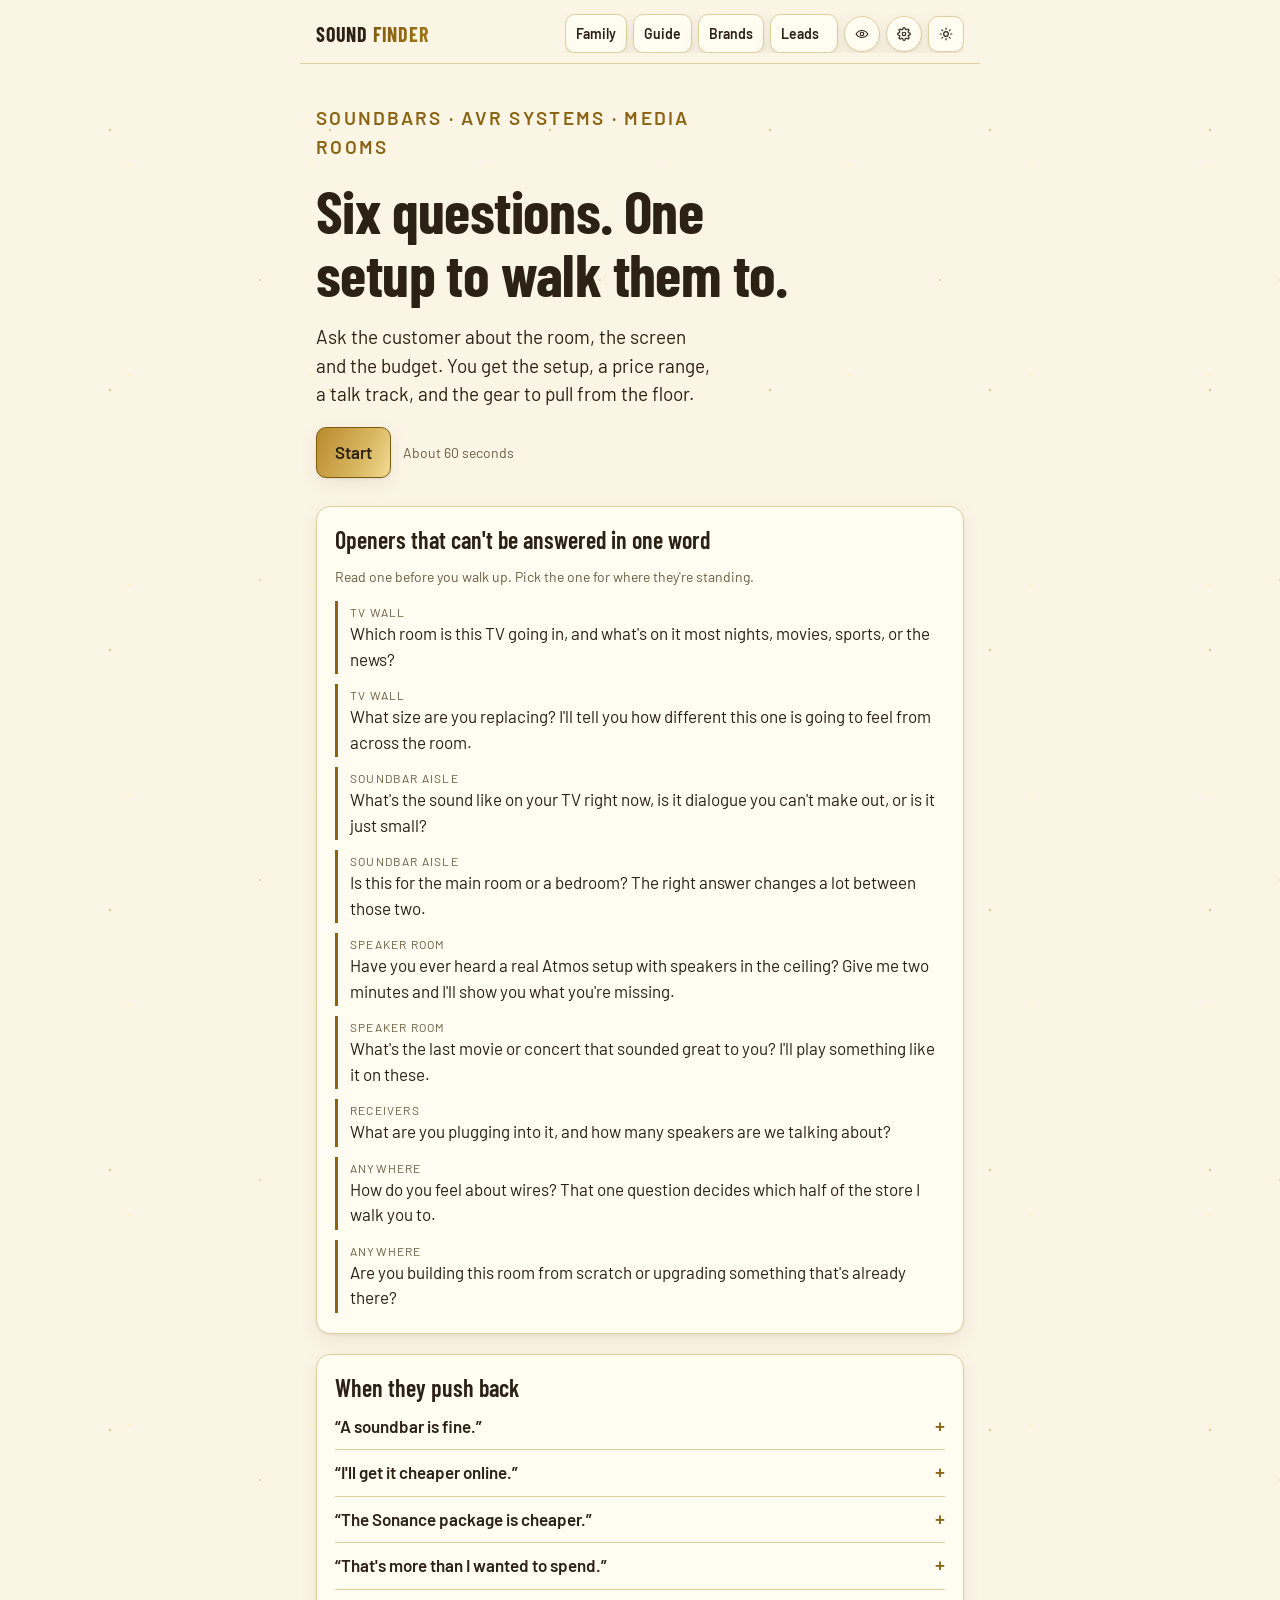
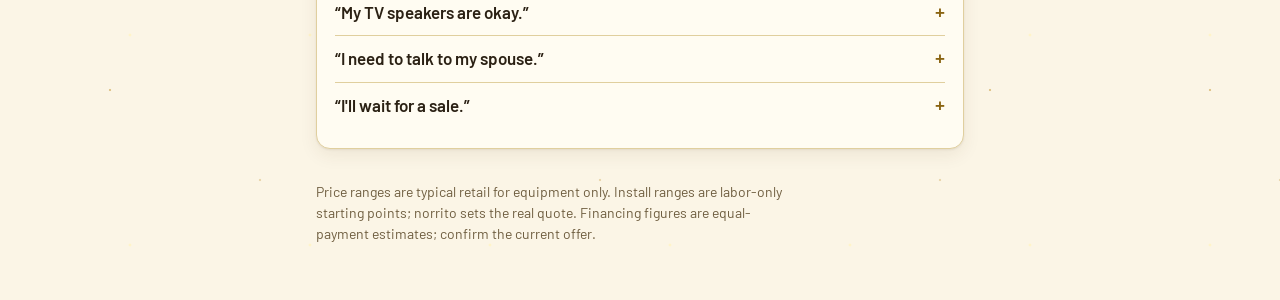
==== commit 9f2e7872: "norrito rename, cream and gold theme, Black Lab picker, Yamaha AVRs - Visible copy and comments: "Be" ====
--- a/index.html
+++ b/index.html
@@ -5,8 +5,8 @@
 <meta name="viewport" content="width=device-width, initial-scale=1, viewport-fit=cover">
 <title>Sound Finder</title>
 <meta name="description" content="Six questions with the customer. One media room setup, a price range, a talk track, and the gear to pull.">
-<meta name="theme-color" content="#15171c" media="(prefers-color-scheme: dark)">
-<meta name="theme-color" content="#f1f2f4" media="(prefers-color-scheme: light)">
+<meta name="theme-color" content="#1c1509" media="(prefers-color-scheme: dark)">
+<meta name="theme-color" content="#fbf5e6" media="(prefers-color-scheme: light)">
 <meta name="apple-mobile-web-app-capable" content="yes">
 <meta name="mobile-web-app-capable" content="yes">
 <meta name="apple-mobile-web-app-status-bar-style" content="black-translucent">
@@ -20,6 +20,7 @@
 <link rel="stylesheet" href="app.css">
 <script src="theme.js"></script>
 <script src="images.js"></script>
+<script src="bars.js"></script>
 <script src="sales.js"></script>
 </head>
 <body>
@@ -102,7 +103,7 @@
 
     <div class="card coach">
       <h3>Gear to pull</h3>
-      <p class="muted small">Best Buy brands that fit this tier. Lines, not SKUs; exact models change with the season.</p>
+      <p class="muted small">norrito brands that fit this tier. Lines, not SKUs; exact models change with the season.</p>
       <div class="gear" id="rGear"></div>
     </div>
 
@@ -176,7 +177,7 @@
     <div id="leadsList" style="display:flex;flex-direction:column;gap:12px"></div>
   </section>
 
-  <footer>Price ranges are typical retail for equipment only. Install ranges are labor-only starting points; Budget Builder sets the real quote. Financing figures are equal-payment estimates; confirm the current offer.</footer>
+  <footer>Price ranges are typical retail for equipment only. Install ranges are labor-only starting points; norrito sets the real quote. Financing figures are equal-payment estimates; confirm the current offer.</footer>
 </div>
 <textarea class="offscreen" id="clip" aria-hidden="true" tabindex="-1"></textarea>
 <div class="toast" id="toast" role="status" aria-live="polite"></div>
@@ -229,17 +230,17 @@
     "avr-performance": { approach: "AVR + speakers", install: "Pro", range: "$2,500 to 6,000", lo: 2500, hi: 6000, path: "avr", fam: "mid",
       head: "A full AVR theater",
       gains: ["Two subs: even bass at every seat", "Towers with scale for a big screen", "Surrounds in the wall, heights in the ceiling"],
-      gear: [["Receiver", "Denon X3800-class, Marantz Cinema 50 or 60, Yamaha RX-A, or Onkyo TX-RZ 9-channel with room correction"],
+      gear: [["Receiver", "Denon X3800-class, Marantz CINEMA 50 or 60 Series 2, Yamaha RX-A, or Onkyo TX-RZ 9-channel with room correction"],
              ["Fronts + center", "Klipsch Reference Premiere, MartinLogan Motion, KEF Q or R, Polk Reserve, or DALI Oberon towers, with the matching center"],
              ["Subs", "Two subs for even bass across the seats: SVS 1000 or 2000-class, MartinLogan Dynamo, or REL T-series"],
              ["Surround + heights", "In-wall surrounds and in-ceiling heights from the same brand as the fronts: Klipsch R-5502-W II and CDT ceilings, Polk Vanishing, MartinLogan Motion CI, Definitive Dymension CI, KEF Ci, or Sonance Visual Performance; or matching bookshelves on Sanus stands"]] },
     "avr-reference": { approach: "AVR + speakers", install: "Pro", range: "$6,000 to 12,000+", lo: 6000, hi: 12000, path: "avr", fam: "premium",
       head: "A reference-grade theater",
       gains: ["Reference speakers with separate power", "Calibrated by an installer", "The room becomes the theater"],
-      gear: [["Receiver", "Marantz Cinema 40, Denon X4800 to X6800-class, or Yamaha RX-A8A; add a separate power amp for the fronts if the room is large"],
-             ["Fronts + center", "MartinLogan Motion XT or ESL hybrids, KEF R series, Bowers & Wilkins 700 series, or DALI Opticon or Rubikore, with the matching center"],
-             ["Subs", "Two SVS 3000-class, REL S-series, or MartinLogan BalancedForce, placed and calibrated for the room"],
-             ["Surround + heights", "In-ceiling heights and in-wall surrounds from the same brand: MartinLogan Motion XT CI, KEF Ci THX, or Bowers & Wilkins CI700 S2, plus a few acoustic panels at the first reflection points"]] },
+      gear: [["Receiver", "Denon AVR-A1H or Marantz Cinema 30; above $20,000 in speakers, Marantz AV 10 + AMP 10 separates"],
+             ["Fronts + center", "Premium: MartinLogan Motion XT, KEF R Meta, Bowers & Wilkins 700 S3. Reference: B&W 800 Series Diamond (803 / 804 / 805 D4), KEF Reference or Blade Meta, MartinLogan electrostatics (Renaissance, Expression, Impression) with the Illusion or Focus center"],
+             ["Subs", "Two: SVS PB17-Ultra, REL Carbon Special, B&W DB1D, KEF KC92 or Reference 8b, MartinLogan Depth 212"],
+             ["Surround + heights", "In-ceiling heights and in-wall surrounds from the same brand: B&W CI800 Diamond, KEF Ci5160REFM-THX and Ci200RR-THX, MartinLogan Tribute 5XW and Motion XT CI, plus acoustic treatment at the first reflection points"]] },
   };
   const LADDER = ["bar-entry", "bar-flagship", "avr-core", "avr-performance", "avr-reference"];
 
@@ -314,6 +315,7 @@
       if (r.subs === 2) c.push("Two subwoofers; a second sub evens out bass across the seats more than one bigger sub");
       if (a.wiring === "install") c.push("In-ceiling heights and in-wall surrounds that disappear into the room");
       if (a.use === "music") c.push("Spend the biggest share on the front pair; a 2.1 that sounds great for music grows into a theater later");
+      if (a.use === "music") c.push("Streaming-first 2.1: a WiiM Amp, Amp Pro or Amp Ultra instead of a receiver (HDMI ARC, sub out, room correction); the Family builder has it under the receiver chips");
     }
     return c;
   }
@@ -415,12 +417,14 @@
     if (state.step >= Q.length) renderResult(); else renderQuestion();
   }
 
+  // The Finder's budget answer becomes the builder's ceiling: under $1,000 / $2,500 / $6,000; "$6,000 and up" is no limit.
+  function famBudget(a) { return a.budget === "b4" ? "all" : (a.budget || "all"); }
   function famLink(tier, a, r) {
     const t = TIERS[tier];
-    if (!t.fam) return null;
+    if (!t.fam) return "family.html?kind=bar&budget=" + famBudget(a) + "&rears=" + (tier === "bar-flagship" ? 1 : 0) + "&tier=" + (tier === "bar-entry" ? "value" : "all");
     const famCfg = configFor(tier, a, r.subs);
     const famFronts = (a.tv === "t3" || tier !== "avr-core") ? "tower" : "bookshelf";
-    return "family.html?cfg=" + famCfg + "&tier=" + t.fam + "&fronts=" + famFronts;
+    return "family.html?cfg=" + famCfg + "&tier=" + t.fam + "&fronts=" + famFronts + "&budget=" + famBudget(a);
   }
   function installKindFor(tier, a, r) {
     const t = TIERS[tier];
@@ -443,13 +447,13 @@
     // the number to say out loud
     const p = SALES.plan(t.lo);
     $("rFin").innerHTML = p
-      ? "<div class='fin'><b>from " + money(p.per) + "<small>/mo</small></b><span>" + p.months + " months on the Best Buy card<br><em>equal payments on " + money(t.lo) + " of gear · confirm this week's terms</em></span></div>"
+      ? "<div class='fin'><b>from " + money(p.per) + "<small>/mo</small></b><span>" + p.months + " months on the norrito card<br><em>equal payments on " + money(t.lo) + " of gear · confirm this week's terms</em></span></div>"
       : "<p class='muted small'>No financing promo covers this total. Turn one on in Settings.</p>";
     const ik = installKindFor(rec.tier, a, rec);
     const band = SALES.installBand(ik);
     $("rInst").textContent = SALES.installText(ik);
     $("rInstLabel").textContent = "Install, labor only";
-    $("rInstNote").textContent = band.label + ". Your Settings number; Budget Builder sets the real quote.";
+    $("rInstNote").textContent = band.label + ". Your Settings number; norrito sets the real quote.";
     // good / better / best
     const names = ["Good", "Better", "Best"];
     $("gbb").innerHTML = rec.ladder.map(function (tier, i) {
@@ -477,7 +481,9 @@
     const famTier = rec.b <= 1 ? "value" : rec.b === 2 ? "mid" : "premium";
     const famCfg = rec.path === "avr" ? rec.config : (rec.b <= 1 ? "5.1.2" : "5." + rec.subs + ".4");
     const famFronts = (a.tv === "t3" || rec.b >= 2) ? "tower" : "bookshelf";
-    $("familyLink").href = "family.html?cfg=" + famCfg + "&tier=" + famTier + "&fronts=" + famFronts;
+    $("familyLink").href = rec.path === "bar" ? famLink(rec.tier, a, rec) : "family.html?cfg=" + famCfg + "&tier=" + famTier + "&fronts=" + famFronts + "&budget=" + famBudget(a);
+    $("familyLink").textContent = rec.path === "bar" ? "Build the soundbar system" : "Build the speaker family";
+    $("familyLink").nextElementSibling.textContent = rec.path === "bar" ? "Bar, sub and rears from one brand, with prices" : "Matched set from one series, with prices";
     $("leadErr").hidden = true;
     $("sendRow").hidden = !lastSaved;
     show("result");
--- a/app.css
+++ b/app.css
@@ -1,18 +1,24 @@
-/* Sound Finder: one centered column (max 680px). Light-first, a clean showroom-white ground with a single amber accent;
-   dark theme on data-theme="dark" (toggle in the header, remembered per phone). Motion is short and consistent. */
+/* Sound Finder: one centered column (max 680px). Light-first on a cream ground with majestic gold accents; a slow gold sheen on the brand
+   mark and the primary buttons, and faint gold dust on the page. Dark theme on data-theme="dark" (espresso and gold; toggle in the header,
+   remembered per phone). Motion is short and consistent, and the sheen stops with reduced motion. */
 :root {
-  --bg: #f5f6f8;
-  --surface: #ffffff;
-  --surface-2: #eef0f3;
-  --line: #dde0e6;
-  --fg: #15171c;
-  --muted: #5f6672;
-  --accent: #b9801a;
-  --accent-ink: #ffffff;
-  --accent-soft: #fbf1dc;
-  --good: #2f7d47;
-  --shadow: 0 1px 2px rgba(21, 23, 28, .06), 0 6px 18px rgba(21, 23, 28, .06);
-  --shadow-lift: 0 2px 4px rgba(21, 23, 28, .08), 0 12px 28px rgba(21, 23, 28, .10);
+  --bg: #fbf5e6;
+  --surface: #fffcf2;
+  --surface-2: #f3e9cf;
+  --line: #e0cf9e;
+  --fg: #2b2114;
+  --muted: #6e5d3f;
+  --accent: #8a6412;
+  --accent-ink: #fffcf2;
+  --accent-soft: #f5e6b5;
+  --good: #2f6b3e;
+  --on-gold: #2b2114;
+  --gold-deep: #7d5a0e;
+  --gold-grad: linear-gradient(115deg, #b98a2e 0%, #d9b862 25%, #fbeaa6 45%, #e2c06a 60%, #b98a2e 80%, #d9b862 100%);
+  --gold-text: linear-gradient(115deg, #7d5a0e 0%, #a2761a 35%, #8a6412 55%, #7d5a0e 75%, #9c6e16 100%);
+  --dust: radial-gradient(circle, rgba(201, 160, 69, .55) 0 1px, transparent 1.6px), radial-gradient(circle, rgba(201, 160, 69, .35) 0 1px, transparent 1.6px), radial-gradient(circle, rgba(255, 244, 200, .95) 0 1px, transparent 1.8px);
+  --shadow: 0 1px 2px rgba(74, 52, 12, .08), 0 6px 18px rgba(74, 52, 12, .08);
+  --shadow-lift: 0 2px 4px rgba(74, 52, 12, .10), 0 12px 28px rgba(74, 52, 12, .14);
   --radius: 14px;
   --radius-sm: 10px;
   --ease: cubic-bezier(.2, .7, .2, 1);
@@ -22,17 +28,20 @@
   color-scheme: light;
 }
 :root[data-theme="dark"] {
-  --bg: #15171c; --surface: #1e2127; --surface-2: #272b33; --line: #353a44;
-  --fg: #ebe9e3; --muted: #a1a5ae; --accent: #e3a84b; --accent-ink: #1a1306; --accent-soft: #332913; --good: #8cc49a;
-  --shadow: 0 1px 2px rgba(0, 0, 0, .3), 0 6px 18px rgba(0, 0, 0, .25);
-  --shadow-lift: 0 2px 4px rgba(0, 0, 0, .35), 0 12px 28px rgba(0, 0, 0, .35);
+  --bg: #1c1509; --surface: #251c0e; --surface-2: #322612; --line: #5a4622;
+  --fg: #f7efd8; --muted: #c9b68d; --accent: #e6bd5c; --accent-ink: #1c1509; --accent-soft: #3a2b10; --good: #9fd6a8;
+  --on-gold: #1c1509; --gold-deep: #8a6412;
+  --gold-text: linear-gradient(115deg, #c9a045 0%, #f3dc92 35%, #d9b15a 55%, #c9a045 75%, #e6bd5c 100%);
+  --dust: radial-gradient(circle, rgba(230, 189, 92, .45) 0 1px, transparent 1.6px), radial-gradient(circle, rgba(230, 189, 92, .28) 0 1px, transparent 1.6px), radial-gradient(circle, rgba(255, 240, 190, .7) 0 1px, transparent 1.8px);
+  --shadow: 0 1px 2px rgba(0, 0, 0, .35), 0 6px 18px rgba(0, 0, 0, .3);
+  --shadow-lift: 0 2px 4px rgba(0, 0, 0, .4), 0 12px 28px rgba(0, 0, 0, .4);
   color-scheme: dark;
 }
 * { box-sizing: border-box; }
 [hidden] { display: none !important; }
 html, body { margin: 0; }
 html { padding-top: env(safe-area-inset-top, 0px); padding-bottom: env(safe-area-inset-bottom, 0px); background: var(--bg); scroll-behavior: smooth; }
-body { background: var(--bg); color: var(--fg); font-family: var(--font-body); font-size: 17px; line-height: 1.5; -webkit-text-size-adjust: 100%; transition: background-color var(--t) var(--ease), color var(--t) var(--ease); }
+body { background: var(--bg); background-image: var(--dust); background-size: 220px 260px, 340px 300px, 180px 210px; background-position: 0 0, 90px 130px, 40px 60px; color: var(--fg); font-family: var(--font-body); font-size: 17px; line-height: 1.5; -webkit-text-size-adjust: 100%; transition: background-color var(--t) var(--ease), color var(--t) var(--ease); }
 body::before { content: ""; position: fixed; inset: 0 0 auto; height: env(safe-area-inset-top, 0px); z-index: 10; background: var(--bg); }
 .wrap { max-width: 680px; margin: 0 auto; padding-left: max(16px, env(safe-area-inset-left, 0px)); padding-right: max(16px, env(safe-area-inset-right, 0px)); padding-block: 0 56px; }
 
@@ -42,7 +51,8 @@
 .top .row::-webkit-scrollbar { display: none; }
 .top .btn { padding: 8px 10px; min-height: 36px; font-size: 14px; white-space: nowrap; }
 .brand { font-family: var(--font-display); font-weight: 700; font-size: 20px; letter-spacing: .04em; text-transform: uppercase; text-decoration: none; color: var(--fg); background: none; border: none; padding: 0; cursor: pointer; white-space: nowrap; }
-.brand b { color: var(--accent); font-weight: 700; }
+.brand b { font-weight: 700; background: var(--gold-text); background-size: 300% 100%; -webkit-background-clip: text; background-clip: text; color: transparent; animation: sheen 9s linear infinite; }
+@keyframes sheen { from { background-position: 100% 50%; } to { background-position: 0% 50%; } }
 .theme { width: 36px; height: 36px; padding: 0; display: inline-flex; align-items: center; justify-content: center; border-radius: 999px; flex: 0 0 auto; }
 .theme svg { width: 18px; height: 18px; fill: none; stroke: currentColor; stroke-width: 2; stroke-linecap: round; stroke-linejoin: round; transition: transform var(--t) var(--ease); }
 .theme:hover svg { transform: rotate(20deg); }
@@ -68,7 +78,7 @@
 .btn { font: inherit; font-weight: 600; border: 1px solid var(--line); background: var(--surface); color: var(--fg); border-radius: var(--radius-sm); padding: 12px 18px; cursor: pointer; min-height: 48px; text-decoration: none; display: inline-flex; align-items: center; gap: 8px; box-shadow: var(--shadow); transition: background-color var(--t) var(--ease), border-color var(--t) var(--ease), box-shadow var(--t) var(--ease), transform var(--t) var(--ease), color var(--t) var(--ease); }
 .btn:hover { background: var(--surface-2); box-shadow: var(--shadow-lift); }
 .btn:active { transform: translateY(1px) scale(.99); box-shadow: var(--shadow); }
-.btn.primary { background: var(--accent); color: var(--accent-ink); border-color: var(--accent); }
+.btn.primary { background: var(--gold-grad); background-size: 300% 100%; color: var(--on-gold); border-color: var(--gold-deep); animation: sheen 9s linear infinite; }
 .btn.primary:hover { filter: brightness(1.06); }
 .btn.link { background: none; border: none; color: var(--muted); padding: 8px 0; min-height: 0; text-decoration: underline; text-underline-offset: 3px; box-shadow: none; }
 .btn.link:hover { color: var(--fg); background: none; box-shadow: none; }
@@ -77,7 +87,7 @@
 .row { display: flex; flex-wrap: wrap; gap: 12px; align-items: center; }
 .progress { display: flex; flex-direction: column; gap: 8px; }
 .bar { height: 5px; background: var(--surface-2); border-radius: 3px; overflow: hidden; }
-.bar i { display: block; height: 100%; width: 0; background: var(--accent); border-radius: 3px; transition: width .4s var(--ease); }
+.bar i { display: block; height: 100%; width: 0; background: var(--gold-grad); background-size: 300% 100%; border-radius: 3px; transition: width .4s var(--ease); }
 .opts { display: flex; flex-direction: column; gap: 10px; list-style: none; padding: 0; margin: 0; }
 .opt { display: flex; flex-direction: column; gap: 2px; text-align: left; width: 100%; font: inherit; color: var(--fg); background: var(--surface); border: 1px solid var(--line); border-radius: var(--radius); padding: 14px 16px; cursor: pointer; min-height: 56px; box-shadow: var(--shadow); transition: border-color var(--t) var(--ease), box-shadow var(--t) var(--ease), transform var(--t) var(--ease), background-color var(--t) var(--ease); }
 .opt:hover { border-color: var(--accent); box-shadow: var(--shadow-lift); transform: translateY(-1px); }
@@ -106,7 +116,7 @@
 .seg button, .chips button { font: inherit; font-size: 15px; font-weight: 600; background: var(--surface); color: var(--fg); border: 1px solid var(--line); border-radius: 999px; padding: 8px 14px; cursor: pointer; min-height: 40px; transition: background-color var(--t) var(--ease), border-color var(--t) var(--ease), color var(--t) var(--ease), transform var(--t) var(--ease); }
 .seg button:hover, .chips button:hover { border-color: var(--accent); }
 .seg button:active, .chips button:active { transform: scale(.97); }
-.seg button[aria-pressed="true"], .chips button[aria-pressed="true"] { background: var(--accent); color: var(--accent-ink); border-color: var(--accent); }
+.seg button[aria-pressed="true"], .chips button[aria-pressed="true"] { background: var(--gold-grad); background-size: 300% 100%; color: var(--on-gold); border-color: var(--gold-deep); }
 .chips button:disabled { opacity: .5; }
 .grid2 { display: grid; grid-template-columns: 1fr; gap: 14px; }
 @media (min-width: 520px) { .grid2 { grid-template-columns: 1fr 1fr; } }
@@ -130,6 +140,10 @@
 .ser b { font-weight: 600; font-size: 17px; }
 .ser span { color: var(--muted); font-size: 14px; }
 .ser .tier { color: var(--accent); font-size: 12px; letter-spacing: .1em; text-transform: uppercase; font-weight: 600; }
+.ser .sys { color: var(--fg); font-weight: 600; font-size: 14px; }
+label.maxlbl { flex-direction: row; align-items: center; gap: 8px; }
+label.maxlbl input { width: 150px; }
+#overNote .btn.link { display: inline; padding: 0; font-size: 14px; }
 .ser .thumb { width: 52px; height: 66px; }
 .ctl { display: flex; flex-direction: column; gap: 6px; }
 .ctl > span { font-size: 14px; font-weight: 600; color: var(--muted); }
@@ -143,6 +157,20 @@
 .line .price { font-family: var(--font-display); font-size: 24px; font-weight: 700; font-variant-numeric: tabular-nums; text-align: right; white-space: nowrap; }
 .line .find { grid-column: 2 / -1; font-size: 14px; }
 .line a, .card a { color: var(--accent); text-decoration: underline; text-underline-offset: 3px; }
+.tiers { display: flex; flex-direction: column; gap: 14px; }
+.tiers[hidden] { display: none; }
+.tiers .eyebrow { margin: 0; }
+.tier { display: flex; flex-direction: column; gap: 8px; }
+.tier-h { display: flex; justify-content: space-between; align-items: baseline; gap: 8px; border-bottom: 1px solid var(--line); padding-bottom: 4px; }
+.pickrow { display: grid; grid-template-columns: minmax(0, 1fr) auto auto; gap: 4px 10px; align-items: center; padding: 8px 10px; border: 1px solid var(--line); border-radius: var(--radius-sm); }
+.pickrow.on { border-color: var(--accent); background: var(--accent-soft); }
+.pickrow .model { font-weight: 600; }
+.pickrow .price { font-family: var(--font-display); font-size: 20px; font-weight: 700; font-variant-numeric: tabular-nums; white-space: nowrap; }
+.pickrow .btn { min-height: 40px; padding: 8px 14px; box-shadow: none; }
+.pickrow .vd { font-weight: 700; }
+.pickrow .vd.good { color: var(--good); }
+.pickrow .vd.soft { color: var(--accent); }
+.chips.brandchips { margin-bottom: 2px; }
 .total { display: flex; justify-content: space-between; align-items: baseline; gap: 12px; border-top: 2px solid var(--fg); padding-top: 12px; }
 .total strong { font-family: var(--font-display); font-size: 34px; font-weight: 700; font-variant-numeric: tabular-nums; }
 .row.between { justify-content: space-between; align-items: baseline; }
@@ -154,7 +182,7 @@
 .sums .grand span { font-weight: 600; }
 .sums .grand b { font-size: 38px; color: var(--accent); }
 
-/* product thumbnails: drawn silhouette underneath, Best Buy photo on top when one loads */
+/* product thumbnails: drawn silhouette underneath, norrito photo on top when one loads */
 .thumb { position: relative; display: inline-flex; align-items: center; justify-content: center; width: 56px; height: 70px; flex: 0 0 auto; border-radius: 10px; background: var(--surface-2); border: 1px solid var(--line); overflow: hidden; }
 .thumb svg { width: 72%; height: 72%; fill: none; stroke: var(--muted); stroke-width: 2; stroke-linejoin: round; opacity: .75; }
 .thumb svg .in { stroke-width: 1.4; opacity: .6; }
@@ -185,10 +213,10 @@
 /* sales tools: header buttons, customer view, financing, settings sheet */
 .mode, .sgear { width: 36px; height: 36px; padding: 0; display: inline-flex; align-items: center; justify-content: center; border-radius: 999px; flex: 0 0 auto; }
 .mode svg, .sgear svg { width: 18px; height: 18px; fill: none; stroke: currentColor; stroke-width: 2; stroke-linecap: round; stroke-linejoin: round; }
-.mode[aria-pressed="true"] { background: var(--accent); color: var(--accent-ink); border-color: var(--accent); }
+.mode[aria-pressed="true"] { background: var(--gold-grad); background-size: 300% 100%; color: var(--on-gold); border-color: var(--gold-deep); }
 html[data-mode="customer"] .coach { display: none !important; }
 html[data-mode="customer"] body { font-size: 18px; }
-.modechip { position: fixed; left: 50%; bottom: calc(14px + env(safe-area-inset-bottom, 0px)); transform: translateX(-50%); z-index: 25; font: inherit; font-size: 13px; font-weight: 600; letter-spacing: .06em; text-transform: uppercase; color: var(--accent-ink); background: var(--accent); border: none; border-radius: 999px; padding: 8px 14px; box-shadow: var(--shadow-lift); cursor: pointer; }
+.modechip { position: fixed; left: 50%; bottom: calc(14px + env(safe-area-inset-bottom, 0px)); transform: translateX(-50%); z-index: 25; font: inherit; font-size: 13px; font-weight: 600; letter-spacing: .06em; text-transform: uppercase; color: var(--on-gold); background: var(--gold-grad); background-size: 300% 100%; border: none; border-radius: 999px; padding: 8px 14px; box-shadow: var(--shadow-lift); cursor: pointer; }
 .fin { display: grid; grid-template-columns: auto minmax(0, 1fr); gap: 2px 12px; align-items: center; padding: 12px 14px; border: 1px dashed var(--accent); border-radius: var(--radius-sm); background: var(--accent-soft); }
 .fin b { font-family: var(--font-display); font-size: 32px; font-weight: 700; font-variant-numeric: tabular-nums; line-height: 1; color: var(--accent); white-space: nowrap; }
 .fin b small { font-size: 14px; font-weight: 600; margin-left: 2px; }
@@ -199,7 +227,7 @@
 .inst b { font-family: var(--font-display); font-size: 22px; font-weight: 700; white-space: nowrap; }
 .inst span { color: var(--muted); font-size: 14px; }
 dialog.sheet { border: none; padding: 0; background: transparent; max-width: none; max-height: none; width: 100%; height: 100%; margin: 0; position: fixed; inset: 0; }
-dialog.sheet::backdrop { background: rgba(0, 0, 0, .45); }
+dialog.sheet::backdrop { background: rgba(43, 33, 20, .5); }
 .sheetform { position: absolute; left: 0; right: 0; bottom: 0; max-height: 92dvh; overflow-y: auto; background: var(--bg); color: var(--fg); border-radius: 20px 20px 0 0; padding: 18px 16px calc(24px + env(safe-area-inset-bottom, 0px)); display: flex; flex-direction: column; gap: 18px; max-width: 680px; margin: 0 auto; box-shadow: var(--shadow-lift); }
 .sgroup { display: flex; flex-direction: column; gap: 10px; }
 .prow { display: grid; grid-template-columns: auto 1fr 1fr; gap: 8px; align-items: end; }
@@ -241,7 +269,9 @@
 
 /* warnings and accessories (family builder) */
 .warn { border: 1px solid var(--accent); background: var(--accent-soft); border-radius: var(--radius-sm); padding: 12px 14px; font-size: 15px; line-height: 1.4; }
-.warn.bad { border-color: #c0392b; background: #fbe9e7; color: #5a1d16; }
+.warn.bad { border-color: #b4432e; background: #fbe6dc; color: #5c2014; }
+.warn.good { border-color: var(--good); background: color-mix(in srgb, var(--good) 12%, var(--surface)); }
+.warn .btn.link { display: inline; padding: 0; font-size: inherit; color: inherit; font-weight: 600; }
 :root[data-theme="dark"] .warn.bad { background: #3a1f1c; color: #f3d9d4; }
 .warn b { font-weight: 700; }
 .aline { display: grid; grid-template-columns: auto minmax(0, 1fr) auto; gap: 2px 12px; padding-block: 10px; border-top: 1px solid var(--line); align-items: start; }
@@ -249,6 +279,8 @@
 .aline input { margin-top: 3px; }
 .aline .model { font-weight: 600; }
 .aline .qty { color: var(--muted); font-size: 14px; }
+.accpick { display: flex; align-items: center; gap: 8px; margin-top: 8px; }
+.accpick select { flex: 1 1 0; width: 100%; min-width: 0; max-width: 100%; box-sizing: border-box; font: inherit; font-size: 15px; padding: 8px 10px; border: 1px solid var(--line); border-radius: var(--radius-sm); background: var(--surface); color: var(--fg); }
 .aline .price { font-family: var(--font-display); font-size: 22px; font-weight: 700; font-variant-numeric: tabular-nums; white-space: nowrap; }
 .aline.off .model, .aline.off .price { opacity: .5; text-decoration: line-through; }
 .line .sku { font-size: 12px; color: var(--muted); letter-spacing: .04em; margin-left: 8px; }
@@ -271,3 +303,55 @@
 .lstats strong { font-family: var(--font-display); font-size: 24px; font-weight: 700; font-variant-numeric: tabular-nums; }
 .lead .seg button { min-height: 34px; padding: 5px 11px; font-size: 13px; }
 .lead .acts { display: flex; flex-wrap: wrap; gap: 4px 14px; }
+
+/* The receiver floor: the chip for the level the speakers need carries a tag; the levels below it are not rendered at all. */
+.chips button.need::after { content: "need"; font-size: 11px; font-weight: 700; letter-spacing: .04em; text-transform: uppercase; margin-left: 7px; padding: 1px 6px; border-radius: 999px; background: var(--good); color: var(--surface); vertical-align: 1px; }
+.chips button.need[aria-pressed="true"]::after { background: var(--accent-ink); color: var(--accent); }
+
+/* two systems side by side */
+.cmpbar { display: flex; flex-direction: column; gap: 8px; padding-top: 12px; margin-top: 4px; border-top: 1px solid var(--line); }
+.cmpbar p { margin: 0; }
+.cmpbar .row { flex-wrap: wrap; gap: 8px; }
+.cmpform { max-height: 96dvh; max-width: 760px; gap: 14px; }
+.cmp { display: grid; grid-template-columns: minmax(58px, .62fr) 1fr 1fr; font-size: 14px; border-top: 1px solid var(--line); }
+.cmp > div { padding: 9px 6px; border-bottom: 1px solid var(--line); min-width: 0; }
+.cmp .k { color: var(--muted); font-size: 11px; letter-spacing: .06em; text-transform: uppercase; font-weight: 600; align-self: center; padding-left: 0; }
+.cmp .corner { border-bottom: 2px solid var(--fg); align-self: stretch; }
+.cmp .c.rec, .cmp .hd.rec { background: var(--accent-soft); }
+.cmp .hd { display: flex; flex-direction: column; gap: 4px; border-bottom: 2px solid var(--fg); cursor: pointer; }
+.cmp .hd.rec { border-bottom-color: var(--accent); }
+.cmp .hd .thumb { width: 64px; height: 64px; }
+.cmp .hd .tag { font-size: 11px; letter-spacing: .1em; text-transform: uppercase; font-weight: 700; color: var(--muted); }
+.cmp .hd.rec .tag { color: var(--accent); }
+.cmp .hd .nm { font-family: var(--font-display); font-size: 17px; font-weight: 700; line-height: 1.15; }
+.cmp .hd .cfg { color: var(--muted); font-size: 13px; }
+.cmp .v small { display: block; color: var(--muted); font-size: 12.5px; line-height: 1.3; }
+.cmp .v b { display: block; font-weight: 600; font-variant-numeric: tabular-nums; margin-bottom: 4px; }
+.cmp .v b:last-child { margin-bottom: 0; }
+.cmp .v b small { display: inline; font-size: 12px; margin-left: 1px; }
+.cmp .v.none { color: var(--muted); }
+.cmp .total b { font-family: var(--font-display); font-size: 24px; font-weight: 700; color: var(--accent); font-variant-numeric: tabular-nums; }
+.cmp .q { align-self: center; }
+.cmp .q .dots i { width: 9px; height: 9px; }
+.diff { padding: 12px 14px; border: 1px dashed var(--accent); border-radius: var(--radius-sm); background: var(--accent-soft); font-size: 15px; line-height: 1.4; }
+.diff .muted { font-size: 13px; }
+.cmpacts { flex-wrap: wrap; gap: 8px; }
+
+/* package deals */
+.bundles .bundle { display: grid; grid-template-columns: 56px minmax(0, 1fr); gap: 8px 12px; padding: 12px 0; border-top: 1px solid var(--line); align-items: start; }
+.bundles .bundle:first-child { border-top: 0; }
+.bundles .bundle.on { background: var(--accent-soft); margin: 0 -14px; padding: 12px 14px; border-radius: var(--radius-sm); border-top-color: transparent; }
+.bundle .bt { display: flex; flex-direction: column; gap: 4px; min-width: 0; }
+.bundle .kind { font-size: 11px; letter-spacing: .08em; text-transform: uppercase; font-weight: 700; color: var(--muted); }
+.bundle .bt > b { font-family: var(--font-display); font-size: 17px; line-height: 1.2; }
+.bundle .inc, .bundle .std { font-size: 13.5px; color: var(--muted); line-height: 1.35; }
+.bundle .std em { font-style: normal; color: var(--good); font-weight: 700; }
+.bundle .bt .btn { align-self: flex-start; margin-top: 4px; }
+.bundle .bh { display: flex; justify-content: space-between; align-items: flex-start; gap: 10px; }
+.bundle .bp { text-align: right; flex: 0 0 auto; }
+.bundle .bp b { display: block; font-family: var(--font-display); font-size: 24px; font-weight: 700; color: var(--accent); font-variant-numeric: tabular-nums; }
+.bundle .bp small { display: block; color: var(--muted); font-size: 12px; text-decoration: line-through; }
+.storeb { border-top: 1px solid var(--line); padding-top: 10px; margin-top: 4px; }
+.storeb summary { cursor: pointer; font-weight: 600; font-size: 15px; }
+.storeb .sgroup { padding-top: 10px; }
+.storeb .row { gap: 10px; align-items: end; flex-wrap: wrap; }
